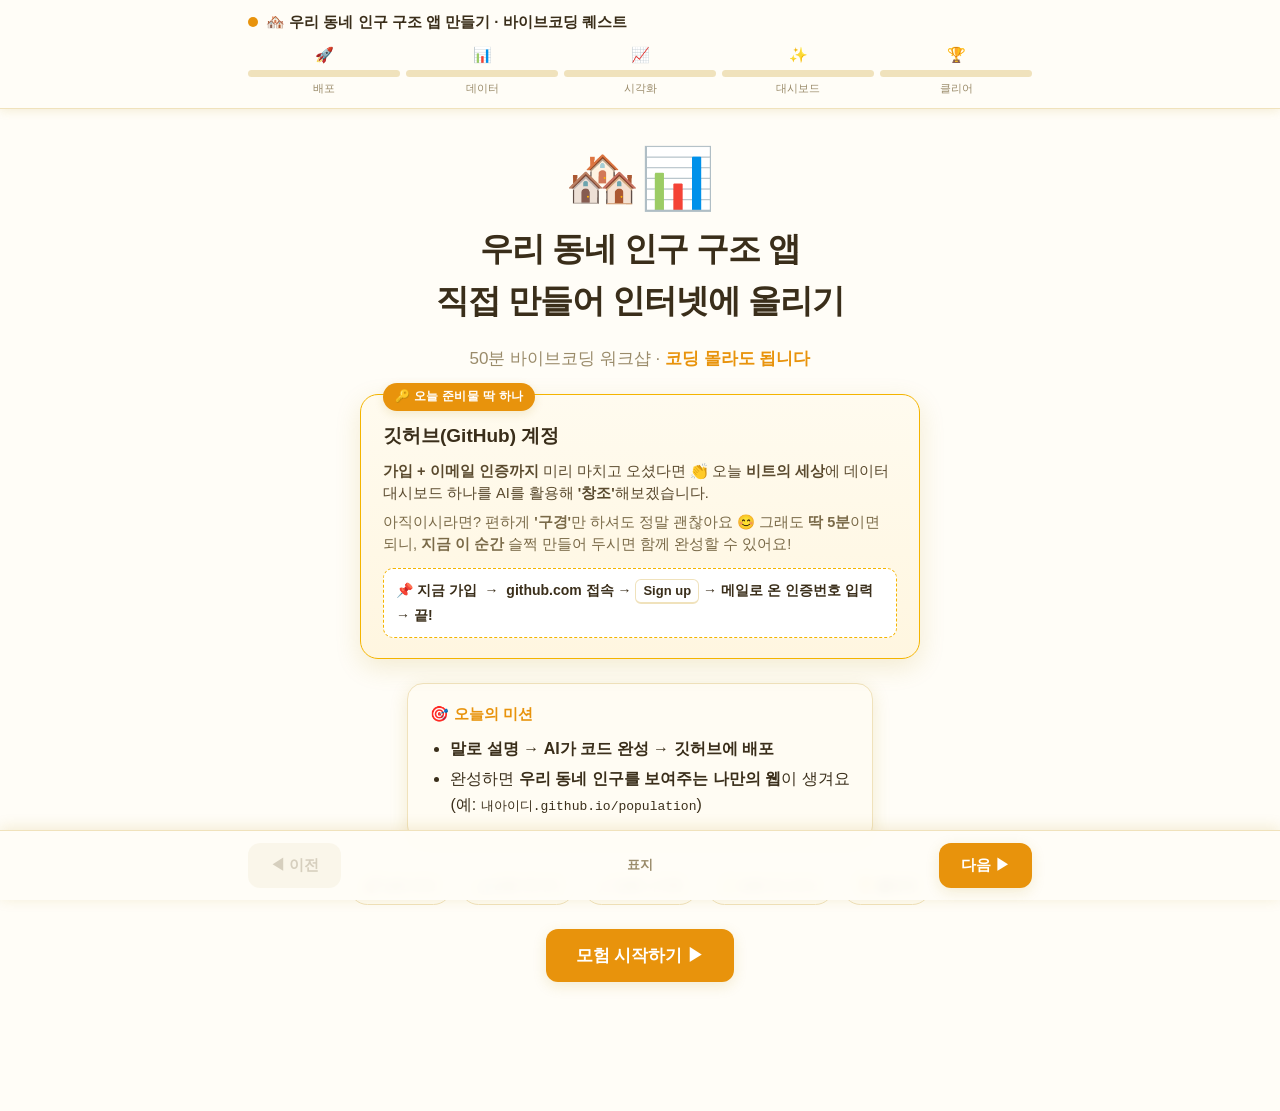
==== index.html @ 0be874b1 "main은 선택값이라 복사 대상에서 제외" ====
<!DOCTYPE html>
<html lang="ko">
<head>
<meta charset="UTF-8">
<meta name="viewport" content="width=device-width, initial-scale=1.0">
<title>우리 동네 인구 구조 앱 만들기 · 바이브코딩 퀘스트</title>
<style>
  :root{
    --gold:#F4B400; --accent:#E8930C; --accent-soft:#FFF0D0;
    --bg:#FFFDF7; --card:#FFF6E0; --card2:#FFFCF3;
    --ink:#3A2E1A; --muted:#9A8B6A; --line:#F0E2BC;
    --code-bg:#2B2721; --code-ink:#F5ECD5;
    --ok:#2E9E5B; --ok-soft:#ECF8F0; --ok-line:#BFE6CC;
    --tip:#C98A12; --tip-soft:#FFF4DA; --tip-line:#FBE3AC;
    --think:#3E7BE0; --think-soft:#EDF3FF; --think-line:#CFE0FB;
    --shadow:rgba(180,140,20,.16);
  }
  *{box-sizing:border-box;}
  body{margin:0; background:var(--bg); color:var(--ink);
    font-family:-apple-system,BlinkMacSystemFont,"Apple SD Gothic Neo","Malgun Gothic","Segoe UI",Roboto,sans-serif;
    line-height:1.6; -webkit-font-smoothing:antialiased;}
  header{position:sticky; top:0; z-index:20; background:#FFFDF7ee; backdrop-filter:blur(6px);
    border-bottom:1px solid var(--line); box-shadow:0 1px 10px var(--shadow);}
  .bar{max-width:820px; margin:0 auto; padding:10px 18px;}
  .brand{display:flex; align-items:center; gap:8px; font-weight:800; font-size:15px;}
  .brand .dot{width:10px;height:10px;border-radius:50%;background:var(--accent);transition:.3s;}
  .stepper{display:flex; gap:6px; margin-top:9px;}
  .step{flex:1; display:flex; flex-direction:column; align-items:center; gap:3px;
    font-size:11px; color:var(--muted); cursor:pointer; user-select:none;}
  .step .pill{width:100%; height:7px; border-radius:99px; background:var(--line); transition:.3s;}
  .step.done .pill{background:var(--gold);}
  .step.active .pill{background:var(--accent);}
  .step.active{color:var(--accent); font-weight:800;}
  .step .em{font-size:15px;}
  main{max-width:820px; margin:0 auto; padding:26px 18px 130px;}
  .page{display:none; animation:in .35s ease;}
  .page.show{display:block;}
  @keyframes in{from{opacity:0; transform:translateY(10px);} to{opacity:1; transform:none;}}
  .lvtag{display:inline-flex; align-items:center; gap:8px; font-weight:800; font-size:13px;
    color:#fff; background:var(--accent); padding:5px 13px; border-radius:99px; letter-spacing:.3px;
    box-shadow:0 3px 10px var(--shadow);}
  .mins{margin-left:8px; font-size:12px; color:var(--muted); font-weight:700;}
  h1.title{font-size:30px; margin:14px 0 4px; letter-spacing:-.02em; position:relative;}
  h1.title::after{content:""; display:block; width:64px; height:4px; border-radius:999px; margin-top:9px;
    background:linear-gradient(90deg,var(--gold),var(--accent));}
  .lead{color:#6B5836; font-size:16px; margin:16px 0 18px;}
  .power{background:var(--accent-soft); border:1px solid color-mix(in srgb, var(--accent) 30%, #fff);
    border-left:5px solid var(--accent); border-radius:12px; padding:12px 16px; margin:0 0 22px;
    font-weight:700; color:var(--ink);}
  .power small{display:block; font-weight:800; color:var(--accent); font-size:12px; letter-spacing:.5px; margin-bottom:2px;}
  ol.steps{list-style:none; counter-reset:s; padding:0; margin:0 0 8px;}
  ol.steps>li{counter-increment:s; position:relative; padding:4px 0 16px 44px; margin:0 0 0 15px;
    border-left:2px dashed var(--line);}
  ol.steps>li:last-child{border-left:2px solid transparent;}
  ol.steps>li::before{content:counter(s); position:absolute; left:-15px; top:0;
    width:30px;height:30px;border-radius:50%; background:var(--accent); color:#fff;
    font-weight:800; font-size:14px; display:flex; align-items:center; justify-content:center;
    box-shadow:0 2px 8px var(--shadow);}
  ol.steps b{color:var(--ink);}
  .kbd{display:inline-block; background:#fff; border:1px solid var(--line); border-bottom-width:2px;
    border-radius:6px; padding:1px 7px; font-size:13px; font-weight:700; font-family:inherit; color:var(--ink);}
  .kbd.cp{cursor:pointer; user-select:all;}
  .kbd.cp::after{content:"⧉"; font-size:11px; margin-left:5px; opacity:.45;}
  .kbd.cp:hover{background:var(--accent-soft); border-color:var(--accent); color:var(--accent);}
  .kbd.cp.done{background:var(--ok-soft); border-color:var(--ok-line); color:var(--ok);}
  .kbd.cp.done::after{content:"복사됨 ✓"; font-size:10.5px; font-weight:800; opacity:1;}
  .path{background:var(--accent-soft); color:var(--accent); font-weight:800; padding:1px 7px; border-radius:6px; font-size:13.5px;}
  .tabs{display:flex; gap:8px; margin:6px 0 14px; flex-wrap:wrap;}
  .tab{border:1px solid var(--line); background:#fff; color:var(--muted); font-weight:700;
    padding:9px 16px; border-radius:99px; cursor:pointer; font-size:14px; font-family:inherit; transition:.15s;}
  .tab.active{background:var(--accent); color:#fff; border-color:var(--accent); box-shadow:0 3px 10px var(--shadow);}
  .pane[hidden]{display:none;}
  .cbox{border:1px solid var(--line); border-radius:14px; overflow:hidden; margin:0 0 14px;
    background:var(--card2); box-shadow:0 1px 4px var(--shadow);}
  .cbox-head{display:flex; align-items:center; justify-content:space-between;
    padding:9px 14px; background:var(--card); border-bottom:1px solid var(--line);}
  .cbox-label{font-weight:800; font-size:13px; color:var(--ink);}
  .copy{border:none; background:var(--accent); color:#fff; font-weight:800; font-size:13px;
    padding:7px 15px; border-radius:8px; cursor:pointer; font-family:inherit; transition:.15s; white-space:nowrap;}
  .copy:hover{filter:brightness(1.07);}
  .copy.done{background:var(--ok);}
  textarea.code, textarea.prompt, input.urlbox{width:100%; border:none; resize:none; display:block;
    font-family:"SF Mono",ui-monospace,Menlo,Consolas,monospace;}
  textarea.code{background:var(--code-bg); color:var(--code-ink); padding:14px; font-size:12.5px; line-height:1.55; height:300px;}
  textarea.prompt{background:#fffdf5; color:#3A2E1A; padding:14px; font-size:13.5px; line-height:1.6; height:210px;}
  input.urlbox{background:var(--code-bg); color:#FDD98A; padding:13px 14px; font-size:12.5px; font-weight:600;}
  .hl{color:var(--accent); font-weight:800;}
  .box{border-radius:12px; padding:13px 16px; margin:16px 0; font-size:14.5px;}
  .box>b:first-child{display:block; margin-bottom:2px;}
  .check{background:var(--ok-soft); border:1px solid var(--ok-line);} .check b{color:var(--ok);}
  .tipbox{background:var(--tip-soft); border:1px solid var(--tip-line);} .tipbox b{color:#B45309;}
  .think{background:var(--think-soft); border:1px solid var(--think-line);} .think b{color:var(--think);}
  .dare{background:linear-gradient(180deg,#FFFBEF,var(--card2)); border:1.5px solid var(--gold);} .dare b{color:var(--accent);}
  .cover{text-align:center; padding-top:14px;}
  .cover .emoji{font-size:60px; line-height:1;}
  .cover h1{font-size:33px; margin:14px 0 6px; letter-spacing:-.03em;}
  .cover .sub{color:var(--muted); font-size:17px; margin-bottom:22px;}
  .cover .sub b{color:var(--accent);}
  .prereq{max-width:560px; margin:0 auto 24px; text-align:left;
    background:linear-gradient(180deg,#FFFBEF,var(--card));
    border:1.5px solid var(--gold); border-radius:18px; padding:20px 22px;
    box-shadow:0 8px 26px var(--shadow); position:relative;}
  .prereq .pr-badge{position:absolute; top:-12px; left:22px; background:var(--accent); color:#fff;
    font-size:12px; font-weight:800; padding:4px 12px; border-radius:99px; letter-spacing:.3px; box-shadow:0 3px 10px var(--shadow);}
  .prereq h3{margin:6px 0 8px; font-size:19px;}
  .prereq p{margin:6px 0; font-size:14.5px; color:#5A4A2E; line-height:1.55;}
  .prereq .pr-soft{color:#7A6A48;}
  .prereq .pr-how{margin-top:12px; background:#fff; border:1px dashed var(--gold); border-radius:10px;
    padding:10px 12px; font-size:14px; font-weight:700; color:var(--ink);}
  .mission{display:inline-block; text-align:left; background:var(--card2); border:1px solid var(--line);
    border-radius:16px; padding:18px 22px; box-shadow:0 4px 18px var(--shadow); margin-bottom:20px;}
  .mission h3{margin:0 0 10px; font-size:15px; color:var(--accent);}
  .mission ul{margin:0; padding-left:20px;} .mission li{margin:5px 0;}
  .route{display:flex; flex-wrap:wrap; gap:8px; justify-content:center; margin:6px 0 24px;}
  .route .r{background:var(--card2);border:1px solid var(--line);border-radius:99px;padding:7px 14px;font-size:13px;font-weight:700;}
  .route .r em{font-style:normal; color:var(--muted);}
  .nav{position:fixed; left:0; right:0; bottom:0; z-index:20; background:#FFFDF7f2; backdrop-filter:blur(6px);
    border-top:1px solid var(--line); box-shadow:0 -2px 14px var(--shadow);}
  .nav-in{max-width:820px; margin:0 auto; padding:12px 18px; display:flex; align-items:center; gap:12px;}
  .nav .now{flex:1; text-align:center; font-weight:800; color:var(--muted); font-size:13px;}
  .btn{border:none; border-radius:12px; padding:13px 22px; font-weight:800; font-size:15px; cursor:pointer; font-family:inherit; transition:.15s;}
  .btn.prev{background:#F3ECD8; color:var(--muted);}
  .btn.next{background:var(--accent); color:#fff; box-shadow:0 4px 14px var(--shadow);}
  .btn.next:hover{filter:brightness(1.06);}
  .btn:disabled{opacity:.4; cursor:default; box-shadow:none;}
  .btn.big{font-size:17px; padding:15px 30px;}
  #toast{position:fixed; left:50%; top:14px; transform:translateX(-50%); z-index:50; display:none; pointer-events:none;}
  #toast.go{display:block;}
  #toast .card{background:var(--accent); color:#fff; padding:9px 18px; border-radius:99px; white-space:nowrap;
    font-size:14px; font-weight:800; box-shadow:0 6px 18px rgba(120,80,10,.26); animation:lvup 1.6s ease forwards;}
  @keyframes lvup{0%{opacity:0; transform:translateY(-10px);}
    14%{opacity:1; transform:none;} 78%{opacity:1; transform:none;} 100%{opacity:0; transform:translateY(-6px);}}
  @media (max-width:520px){
    h1.title{font-size:25px;} .cover h1{font-size:26px;}
    .step .lbl{display:none;} .btn{padding:12px 16px; font-size:14px;}
  }
</style>
</head>
<body>

<header>
  <div class="bar">
    <div class="brand"><span class="dot"></span> 🏘️ 우리 동네 인구 구조 앱 만들기 · 바이브코딩 퀘스트</div>
    <div class="stepper" id="stepper">
      <div class="step" data-go="1"><span class="em">🚀</span><span class="pill"></span><span class="lbl">배포</span></div>
      <div class="step" data-go="2"><span class="em">📊</span><span class="pill"></span><span class="lbl">데이터</span></div>
      <div class="step" data-go="3"><span class="em">📈</span><span class="pill"></span><span class="lbl">시각화</span></div>
      <div class="step" data-go="4"><span class="em">✨</span><span class="pill"></span><span class="lbl">대시보드</span></div>
      <div class="step" data-go="5"><span class="em">🏆</span><span class="pill"></span><span class="lbl">클리어</span></div>
    </div>
  </div>
</header>

<main>

<!-- ═══ 표지 ═══ -->
<section class="page show cover" id="p0">
  <div class="emoji">🏘️📊</div>
  <h1>우리 동네 인구 구조 앱<br>직접 만들어 인터넷에 올리기</h1>
  <p class="sub">50분 바이브코딩 워크샵 · <b>코딩 몰라도 됩니다</b></p>

  <div class="prereq">
    <span class="pr-badge">🔑 오늘 준비물 딱 하나</span>
    <h3>깃허브(GitHub) 계정</h3>
    <p><b>가입 + 이메일 인증까지</b> 미리 마치고 오셨다면 👏 오늘 <b>비트의 세상</b>에 데이터 대시보드 하나를 AI를 활용해 <b>'창조'</b>해보겠습니다.</p>
    <p class="pr-soft">아직이시라면? 편하게 <b>'구경'</b>만 하셔도 정말 괜찮아요 😊 그래도 <b>딱 5분</b>이면 되니, <b>지금 이 순간</b> 슬쩍 만들어 두시면 함께 완성할 수 있어요!</p>
    <div class="pr-how">📌 지금 가입 &nbsp;→&nbsp; <b>github.com</b> 접속 → <span class="kbd">Sign up</span> → 메일로 온 인증번호 입력 → 끝!</div>
  </div>

  <div class="mission">
    <h3>🎯 오늘의 미션</h3>
    <ul>
      <li><b>말로 설명 → AI가 코드 완성 → 깃허브에 배포</b></li>
      <li>완성하면 <b>우리 동네 인구를 보여주는 나만의 웹</b>이 생겨요<br>(예: <code>내아이디.github.io/population</code>)</li>
    </ul>
  </div>

  <div class="route">
    <span class="r">🚀 LV1 <em>배포</em></span>
    <span class="r">📊 LV2 <em>데이터</em></span>
    <span class="r">📈 LV3 <em>시각화</em></span>
    <span class="r">✨ LV4 <em>대시보드</em></span>
    <span class="r">🏆 클리어</span>
  </div>

  <button class="btn next big" onclick="go(1)">모험 시작하기 ▶</button>
</section>

<!-- ═══ LEVEL 1 : 배포 ═══ -->
<section class="page" id="p1">
  <span class="lvtag">🚀 LEVEL 1 · 배포</span><span class="mins">⏱ 약 12분</span>
  <h1 class="title">인터넷에 내 주소를 만든다</h1>
  <p class="lead">아직 데이터도 그래프도 없어요. 먼저 <b>빈 앱을 인터넷에 올려</b> 내 주소부터 확보합니다. 배포는 오늘 딱 한 번만!</p>
  <div class="power"><small>이 레벨에서 얻는 능력</small>🌐 세상 누구나 접속할 수 있는 <b>나만의 웹사이트 주소</b></div>

  <ol class="steps">
    <li><a href="https://github.com" target="_blank" rel="noopener" style="color:var(--accent);font-weight:800;text-decoration:underline">github.com</a> 접속·로그인 → 오른쪽 위 <span class="kbd">+</span> ▸ <span class="path">New repository</span></li>
    <li>이름에 <span class="kbd cp" title="클릭하면 복사돼요">population</span> 입력 · <b>Public</b> 선택 · <b>Add a README file</b> 체크 ▸ <span class="path">Create repository</span></li>
    <li><span class="path">Add file</span> ▸ <span class="path">Create new file</span> ▸ 파일 이름을 <span class="kbd cp" title="클릭하면 복사돼요">index.html</span> 로</li>
    <li>아래 코드를 <b>복사</b>해서 붙여넣기 👇</li>
  </ol>

  <div class="cbox">
    <div class="cbox-head"><span class="cbox-label">📄 index.html (첫 배포용)</span><button class="copy">복사</button></div>
    <textarea class="code" readonly rows="10">&lt;!DOCTYPE html&gt;
&lt;html lang="ko"&gt;
&lt;head&gt;
  &lt;meta charset="UTF-8"&gt;
  &lt;title&gt;우리 동네 인구 구조&lt;/title&gt;
&lt;/head&gt;
&lt;body&gt;
  &lt;h1&gt;🏘️ 우리 동네 인구 구조&lt;/h1&gt;
  &lt;p&gt;곧 우리 동네 인구 데이터가 여기에 나타납니다! (레벨 2에서 만들어요)&lt;/p&gt;
&lt;/body&gt;
&lt;/html&gt;</textarea>
  </div>

  <ol class="steps" start="5" style="counter-reset:s 4;">
    <li>초록색 <span class="path">Commit changes</span> 버튼 클릭</li>
    <li><span class="path">Settings</span> ▸ 왼쪽 <span class="path">Pages</span> ▸ Branch를 <span class="kbd">main</span> 으로 ▸ <span class="path">Save</span></li>
    <li>1~2분 뒤, 위쪽에 뜬 <b>내 주소</b>(<code>내아이디.github.io/population</code>)를 새 탭에서 열기</li>
  </ol>

  <div class="box check"><b>✅ 이렇게 되면 성공!</b>
    화면에 <b>"🏘️ 우리 동네 인구 구조"</b> 글자가 <b>인터넷 주소</b>로 보이면 배포 성공. 아직 밋밋해도 정상이에요.</div>
  <div class="box tipbox"><b>💡 팁 · 반영에 시간이 걸려요</b>
    <b>첫 배포</b>는 1~2분(가끔 더) 걸릴 수 있어요. 안 뜨면 잠깐 기다렸다 새로고침!<br>
    이후 <b>수정</b>은 보통 수십 초 안에 반영됩니다. 그래도 안 바뀌면 <span class="kbd">Ctrl</span>+<span class="kbd">Shift</span>+<span class="kbd">R</span>(강력 새로고침). 배포는 지금 딱 한 번, 다음부터는 <b>index.html만 고쳐 Commit</b>하면 같은 주소에 자동 반영돼요.</div>
</section>

<!-- ═══ LEVEL 2 : 데이터 ═══ -->
<section class="page" id="p2">
  <span class="lvtag">📊 LEVEL 2 · 데이터</span><span class="mins">⏱ 약 12분</span>
  <h1 class="title">우리 동네 인구 데이터를 불러온다</h1>
  <p class="lead">깃허브에 올라가 있는 <b>전국 인구 데이터(CSV) 주소</b>를 AI에게 건네주면, 그 데이터를 불러와 지역별로 보여주는 <b>코드가 알아서 완성</b>됩니다.</p>
  <div class="power"><small>이 레벨에서 얻는 능력</small>📊 깃허브에 저장된 <b>공공데이터(CSV)</b>를 내 앱으로 불러오기</div>

  <div class="tabs" data-tabs>
    <button class="tab active" data-t="code">📋 완성 코드로 · 다 함께</button>
    <button class="tab" data-t="ai">🤖 AI로 직접 · 도전</button>
  </div>

  <div class="pane" data-p="ai" hidden>
    <ol class="steps">
      <li>아래 데이터 주소를 <b>새 탭에서 열어보세요</b>. <span class="hl">진짜 인구 CSV가 보여요!</span> (복사는 안 해도 돼요 — 다음 프롬프트에 이미 들어 있어요) 👇</li>
    </ol>
    <div class="cbox">
      <div class="cbox-head"><span class="cbox-label">🔗 인구 데이터 주소 (그대로 복사)</span><button class="copy">복사</button></div>
      <input class="urlbox" readonly value="https://raw.githubusercontent.com/greatsong/modudata/main/data/population_latest.csv">
    </div>
    <ol class="steps" start="2" style="counter-reset:s 1;">
      <li>아래 <b>프롬프트를 그대로 복사</b>해 AI(클로드·챗지피티)에 붙여넣고 <b>전송</b>하세요 👇 <span class="hl">데이터 주소가 이미 들어 있어요!</span></li>
    </ol>
    <div class="cbox">
      <div class="cbox-head"><span class="cbox-label">🤖 AI 프롬프트 (주소 포함 · 그대로 복사)</span><button class="copy">복사</button></div>
      <textarea class="prompt" readonly style="height:240px">아래 주소의 CSV는 우리나라 행정구역별·연령별·성별 인구 데이터야.
https://raw.githubusercontent.com/greatsong/modudata/main/data/population_latest.csv

이 데이터를 불러와서, 지역을 검색·선택하면 그 지역의 총인구와 남/여 인구를 보여주는 웹페이지를 index.html 파일 하나로 만들어줘. 설명은 짧게, 전체 코드를 코드블록으로 한 번에 줘.

■ CSV 형식 (행정안전부 원본 그대로 — 다루기 까다로우니 잘 파싱해줘)
- 인코딩은 cp949(euc-kr). fetch 후 arrayBuffer로 받아 TextDecoder('euc-kr')로 디코딩해야 한글이 안 깨져.
- 모든 칸이 큰따옴표로 감싸여 있고 숫자에 천단위 콤마가 있어(예: "9,289,813"). 값 안에 콤마가 있으니 단순 split(',') 말고 따옴표를 고려해 파싱해줘.
- 첫 칸 행정구역은 이름 뒤에 코드가 괄호로 붙어("서울특별시 종로구 (1111000000)") — 코드는 떼고 이름만 쓰게 해줘.
- 나이 열 이름은 "YYYY년MM월_계_0세", "…_남_0세", "…_여_0세" 식이야(계/남/여 × 0~100세이상). 남녀 인구는 _남_ / _여_ 열만 쓰고 _계_ 는 무시해(안 그러면 두 배가 됨). 총인구수·연령구간인구수 같은 집계 열도 있으니 나이 열(_숫자세)만 골라 합산해줘.
- 한 줄이 한 지역. 지역명으로 찾게 해줘. 지역이 3,900여 개니 datalist로 검색되게.

■ 규칙
- 외부 라이브러리 없이 순수 HTML + JavaScript 한 파일. fetch로 직접 불러와 파싱.
- 숫자에 천단위 콤마 표시.

</textarea>
    </div>
    <ol class="steps" start="3" style="counter-reset:s 2;">
      <li>AI가 준 <b>index.html 코드 전체를 복사</b> → 깃허브 <span class="kbd cp" title="클릭하면 복사돼요">index.html</span> 편집(연필 ✏️) → <b>기존 내용 다 지우고</b> 붙여넣기 → <span class="path">Commit changes</span></li>
      <li>내 주소 탭으로 가서 <b>새로고침</b>(<span class="kbd">F5</span>)</li>
    </ol>
  </div>

  <div class="pane" data-p="code">
    <p class="lead" style="font-size:14.5px">AI 없이 바로 쓰는 완성본입니다. 그대로 붙여넣어도 되고, <b>2번째 줄 기본지역만</b> 우리 동네로 바꿔도 돼요. 깃허브 <code>index.html</code>에 통째로 붙여넣으세요.</p>
    <div class="cbox">
      <div class="cbox-head"><span class="cbox-label">📄 완성 코드 · 데이터만 (기본지역만 수정 가능)</span><button class="copy">복사</button></div>
      <textarea class="code" readonly>&lt;!DOCTYPE html&gt;
&lt;html lang="ko"&gt;
&lt;head&gt;
&lt;meta charset="UTF-8"&gt;
&lt;meta name="viewport" content="width=device-width, initial-scale=1.0"&gt;
&lt;title&gt;우리 동네 인구&lt;/title&gt;
&lt;/head&gt;
&lt;body&gt;
  &lt;h1&gt;우리 동네 인구&lt;/h1&gt;
  &lt;input id="q" list="regions" placeholder="동네 이름 입력 (예: 서울특별시 종로구)" style="width:100%;max-width:360px;padding:8px;font-size:16px;"&gt;
  &lt;datalist id="regions"&gt;&lt;/datalist&gt;
  &lt;div id="app"&gt;데이터 불러오는 중…&lt;/div&gt;

&lt;script&gt;
const 기본지역 = "서울특별시 종로구"; // ← 보고 싶은 지역으로 바꿔도 돼요
const DATA_URL = "https://raw.githubusercontent.com/greatsong/modudata/main/data/population_latest.csv";

let HEADER = [], INDEX = {};
const num = s =&gt; parseInt(String(s).replace(/[^0-9-]/g,''),10) || 0;   // 따옴표·천단위 쉼표 제거
// 따옴표로 감싼 CSV 한 줄 파싱 (값 안에 쉼표가 있어 단순 split 불가)
function parseCSV(line){const o=[];let c='',q=false;for(let i=0;i&lt;line.length;i++){const ch=line[i];if(ch==='"'){if(q&amp;&amp;line[i+1]==='"'){c+='"';i++;}else q=!q;}else if(ch===','&amp;&amp;!q){o.push(c);c='';}else c+=ch;}o.push(c);return o;}
const cleanName = s =&gt; s.replace(/\s*\(\d+\)\s*$/,'').replace(/\s+/g,' ').trim();  // "서울…종로구 (1111…)" → "서울…종로구"

// 한 지역의 남/여/총 인구 합계
function sums(cells){
  let male=0, female=0;
  for(let i=1;i&lt;HEADER.length;i++){
    if(!/_(\d+)세/.test(HEADER[i])) continue;   // 나이 열만(총인구수·연령구간 제외)
    const v = num(cells[i]);
    if(HEADER[i].includes('_남_')) male+=v;
    else if(HEADER[i].includes('_여_')) female+=v;   // _계_ 무시
  }
  return { male, female, total: male+female };
}

function show(name){
  const cells = INDEX[name];
  if(!cells){ document.getElementById('app').textContent = '그 지역을 못 찾았어요. 목록에서 골라보세요.'; return; }
  const {male,female,total} = sums(cells);
  document.getElementById('app').innerHTML =
    `&lt;h2&gt;${name}&lt;/h2&gt;
     &lt;p&gt;총인구: &lt;b&gt;${total.toLocaleString()}&lt;/b&gt;명&lt;/p&gt;
     &lt;p&gt;남자 ${male.toLocaleString()}명 · 여자 ${female.toLocaleString()}명&lt;/p&gt;`;
}

(async ()=&gt;{
  const buf = await (await fetch(DATA_URL)).arrayBuffer();
  const text = new TextDecoder('euc-kr').decode(buf);   // 행안부 원본은 cp949 인코딩
  const lines = text.trim().split(/\r?\n/);
  HEADER = parseCSV(lines[0]);                // 첫 줄은 열 이름
  const dl = document.getElementById('regions');
  lines.slice(1).forEach(line=&gt;{
    const cells = parseCSV(line); const name = cleanName(cells[0]);
    INDEX[name] = cells;                      // 지역명으로 찾을 수 있게 저장
    const o = document.createElement('option'); o.value = name; dl.appendChild(o);
  });
  const q = document.getElementById('q');
  q.value = 기본지역;
  q.addEventListener('input', ()=&gt;{ if(INDEX[q.value]) show(q.value); });
  show(기본지역);
})().catch(e=&gt;document.getElementById('app').textContent = '⚠️ ' + e.message);
&lt;/script&gt;
&lt;/body&gt;
&lt;/html&gt;</textarea>
    </div>
  </div>

  <div class="box dare"><b>⭐ 다 됐으면 — 딱 하나만 바꿔보기</b>
    ① 완성 코드 <b>2번째 줄 <code>기본지역</code></b>을 우리 학교 동네로 바꿔 보세요.<br>
    ② <b>도전(여유되면)</b>: 위 <span class="path">🤖 AI로 직접</span> 탭을 열어 AI에게 딱 하나만 — <b>"없는 지역을 넣으면 안내 문구를 띄워줘"</b><br>
    🚧 <b>여기까지만!</b> 더 하고 싶은 건 마무리 후 자유시간에.</div>
  <div class="box check"><b>✅ 이렇게 되면 성공!</b>
    검색창에 지역을 입력(예: <b>서울특별시 종로구</b>)하면 <b>총인구·남자·여자 수</b>가 나타납니다. <b>다 됐으면 손 들어 알려주세요 🙋</b></div>
  <div class="box tipbox"><b>💡 왜 신기하냐면</b>
    이건 <b>전국 3,900여 개 모든 동네</b>의 진짜 인구예요. 우리 동네, 내 고향, 근무하는 학교 동네까지 다 찾아볼 수 있어요!</div>
</section>

<!-- ═══ LEVEL 3 : 시각화 ═══ -->
<section class="page" id="p3">
  <span class="lvtag">📈 LEVEL 3 · 시각화</span><span class="mins">⏱ 약 10분</span>
  <h1 class="title">숫자를 '한눈에 보이는' 그래프로</h1>
  <p class="lead">표 속 숫자만으론 감이 안 오죠. <b>인구 피라미드</b>로 남녀·연령 구조를 한눈에 보이게 만듭니다.</p>
  <div class="power"><small>이 레벨에서 얻는 능력</small>📈 데이터를 <b>그래프로 시각화</b>하기</div>

  <div class="tabs" data-tabs>
    <button class="tab active" data-t="code">📋 완성 코드로 · 다 함께</button>
    <button class="tab" data-t="ai">🤖 AI로 직접 · 도전</button>
  </div>

  <div class="pane" data-p="ai" hidden>
    <ol class="steps">
      <li><b>레벨 2에서 대화하던 그 AI 창</b>에 아래 프롬프트를 이어서 보내기 👇</li>
    </ol>
    <div class="cbox">
      <div class="cbox-head"><span class="cbox-label">🤖 AI 프롬프트 (이어서 대화)</span><button class="copy">복사</button></div>
      <textarea class="prompt" readonly style="height:180px">방금 만든 인구 페이지에 "인구 피라미드"를 추가해줘. 전체 index.html 코드를 다시 통째로 줘.

- 차트는 Plotly(플롯리)로 깔끔하게 그려줘. &lt;head&gt;에 &lt;script src="https://cdn.plot.ly/plotly-2.35.2.min.js"&gt;&lt;/script&gt; 를 넣고.
- 나이 1세 단위(0~100세), 남자는 왼쪽(음수 값)·여자는 오른쪽 가로 막대(barmode: 'relative'). 남/여 색 다르게, 범례 표시.
- x축 눈금은 절댓값으로 보이게(음수 라벨 숨김), 배경은 투명(paper_bgcolor·plot_bgcolor를 'rgba(0,0,0,0)'), 툴바는 숨김(displayModeBar:false, responsive:true).</textarea>
    </div>
    <ol class="steps" start="2" style="counter-reset:s 1;">
      <li>새 코드를 깃허브 <span class="kbd cp" title="클릭하면 복사돼요">index.html</span>에 <b>통째로 교체</b> → <span class="path">Commit</span> → <b>새로고침</b></li>
    </ol>
  </div>

  <div class="pane" data-p="code">
    <div class="cbox">
      <div class="cbox-head"><span class="cbox-label">📄 완성 코드 · 인구 피라미드</span><button class="copy">복사</button></div>
      <textarea class="code" readonly>&lt;!DOCTYPE html&gt;
&lt;html lang="ko"&gt;
&lt;head&gt;
&lt;meta charset="UTF-8"&gt;
&lt;meta name="viewport" content="width=device-width, initial-scale=1.0"&gt;
&lt;title&gt;우리 동네 인구 피라미드&lt;/title&gt;
&lt;script src="https://cdn.plot.ly/plotly-2.35.2.min.js" charset="utf-8"&gt;&lt;/script&gt;
&lt;style&gt;
  body{font-family:-apple-system,BlinkMacSystemFont,"Malgun Gothic",sans-serif;
       max-width:560px;margin:0 auto;padding:20px;color:#222;}
  h1{font-size:20px;}
  input{width:100%;font-size:16px;padding:9px;border:1px solid #ddd;border-radius:8px;margin-bottom:12px;}
  #sub{font-size:15px;margin-bottom:6px;} #sub b{font-size:17px;}
  #py{width:100%;}
&lt;/style&gt;
&lt;/head&gt;
&lt;body&gt;
  &lt;h1&gt;🏘️ 우리 동네 인구 피라미드&lt;/h1&gt;
  &lt;input id="q" list="regions" placeholder="동네 이름 입력 (예: 서울특별시 종로구)"&gt;
  &lt;datalist id="regions"&gt;&lt;/datalist&gt;
  &lt;div id="sub"&gt;데이터 불러오는 중…&lt;/div&gt;
  &lt;div id="py"&gt;&lt;/div&gt;

&lt;script&gt;
const 기본지역 = "서울특별시 종로구"; // ← 보고 싶은 지역으로 바꿔도 돼요
const DATA_URL = "https://raw.githubusercontent.com/greatsong/modudata/main/data/population_latest.csv";

let HEADER = [], INDEX = {};
const num = s =&gt; parseInt(String(s).replace(/[^0-9-]/g,''),10) || 0;   // 따옴표·천단위 쉼표 제거
// 따옴표로 감싼 CSV 한 줄 파싱 (값 안에 쉼표가 있어 단순 split 불가)
function parseCSV(line){const o=[];let c='',q=false;for(let i=0;i&lt;line.length;i++){const ch=line[i];if(ch==='"'){if(q&amp;&amp;line[i+1]==='"'){c+='"';i++;}else q=!q;}else if(ch===','&amp;&amp;!q){o.push(c);c='';}else c+=ch;}o.push(c);return o;}
const cleanName = s =&gt; s.replace(/\s*\(\d+\)\s*$/,'').replace(/\s+/g,' ').trim();  // "서울…종로구 (1111…)" → "서울…종로구"

// 연령별(0~100세) 남/여 인구
function ageBySex(cells){
  const m = new Array(101).fill(0), f = new Array(101).fill(0);
  for(let i=1;i&lt;HEADER.length;i++){
    const mm = HEADER[i].match(/_(\d+)세/); if(!mm) continue;   // 총인구수·연령구간 열은 건너뜀
    const a = Math.min(100, +mm[1]);
    if(HEADER[i].includes('_남_')) m[a]+=num(cells[i]);
    else if(HEADER[i].includes('_여_')) f[a]+=num(cells[i]);    // _계_ 열은 무시(남+여만)
  }
  return { m, f };
}

// Plotly 인구 피라미드 (1세 단위)
function drawPyramid(m, f){
  const ages=Array.from({length:101},(_,i)=&gt;i);   // 0~100세(100+) 1세 단위
  const mx=Math.max(...m,...f,1);
  const step=Math.max(500, Math.ceil(mx/4/500)*500), lim=Math.ceil(mx/step)*step;
  const tv=[]; for(let v=-lim; v&lt;=lim; v+=step) tv.push(v);
  Plotly.react('py',[
    {y:ages,x:m.map(v=&gt;-v),name:'남자',type:'bar',orientation:'h',marker:{color:'#4C8DF6'},
     customdata:m,hovertemplate:'%{y}세 · 남 %{customdata:,}명&lt;extra&gt;&lt;/extra&gt;'},
    {y:ages,x:f,name:'여자',type:'bar',orientation:'h',marker:{color:'#F4789B'},
     hovertemplate:'%{y}세 · 여 %{x:,}명&lt;extra&gt;&lt;/extra&gt;'}
  ],{
    barmode:'relative', bargap:0.15, height:560, margin:{l:46,r:14,t:6,b:28},
    paper_bgcolor:'rgba(0,0,0,0)', plot_bgcolor:'rgba(0,0,0,0)',
    font:{family:'-apple-system,"Malgun Gothic",sans-serif',size:12,color:'#333'},
    legend:{orientation:'h',x:0.5,xanchor:'center',y:1.03},
    xaxis:{tickvals:tv,ticktext:tv.map(v=&gt;Math.abs(v).toLocaleString()),zeroline:true,zerolinecolor:'#ccc',gridcolor:'rgba(0,0,0,.06)',fixedrange:true},
    yaxis:{dtick:10,ticksuffix:'세',range:[-0.6,100.6],fixedrange:true}
  },{displayModeBar:false,responsive:true});
}

function show(name){
  const cells = INDEX[name]; if(!cells) return;
  const {m,f} = ageBySex(cells);
  const total = m.reduce((a,b)=&gt;a+b,0) + f.reduce((a,b)=&gt;a+b,0);
  document.getElementById('sub').innerHTML = `&lt;b&gt;${name}&lt;/b&gt; · 총 ${total.toLocaleString()}명`;
  drawPyramid(m, f);
}

(async ()=&gt;{
  const buf = await (await fetch(DATA_URL)).arrayBuffer();
  const text = new TextDecoder('euc-kr').decode(buf);   // 행안부 원본은 cp949 인코딩
  const lines = text.trim().split(/\r?\n/);
  HEADER = parseCSV(lines[0]);
  const dl = document.getElementById('regions');
  lines.slice(1).forEach(line=&gt;{
    const cells = parseCSV(line); const name = cleanName(cells[0]);
    INDEX[name] = cells;
    const o = document.createElement('option'); o.value = name; dl.appendChild(o);
  });
  const q = document.getElementById('q');
  q.value = 기본지역;
  q.addEventListener('input', ()=&gt;{ if(INDEX[q.value]) show(q.value); });
  show(기본지역);
})().catch(e=&gt;document.getElementById('sub').textContent = '⚠️ ' + e.message);
&lt;/script&gt;
&lt;/body&gt;
&lt;/html&gt;</textarea>
    </div>
  </div>

  <div class="box dare"><b>⭐ 다 됐으면 — 딱 하나만 바꿔보기</b>
    <b>도전(여유되면)</b>: 위 <span class="path">🤖 AI로 직접</span> 탭을 열어 AI에게 딱 하나만 — <b>"막대 색을 바꿔줘"</b> 또는 <b>"나이를 10세 단위로 묶어줘"</b><br>
    🚧 <b>색·묶음 정도만!</b> 준비되면 다음 레벨 ▶</div>
  <div class="box check"><b>✅ 이렇게 되면 성공!</b>
    남자(왼쪽)·여자(오른쪽)가 연령대별로 뻗어나가는 <b>인구 피라미드</b>가 그려집니다. <b>다 됐으면 손 들어 알려주세요 🙋</b></div>
  <div class="box think"><b>🤔 이렇게 해보세요</b>
    검색창에 <b>다른 동네</b>를 넣어 비교해보세요. 신도시와 시골, 피라미드 모양이 완전히 다를 거예요!</div>
</section>

<!-- ═══ LEVEL 4 : 대시보드 ═══ -->
<section class="page" id="p4">
  <span class="lvtag">✨ LEVEL 4 · 대시보드</span><span class="mins">⏱ 약 10분</span>
  <h1 class="title">지표 카드까지 갖춘 '진짜 대시보드'</h1>
  <p class="lead">밝은 톤과 <b>지표 카드(고령화율·유소년 비율 등)</b>를 더해 뉴스에 나올 법한 대시보드로 끌어올립니다. 여기서부터가 진짜 <b>바이브코딩</b>이에요.</p>
  <div class="power"><small>이 레벨에서 얻는 능력</small>✨ 말 한마디로 <b>데이터 대시보드를 디자인</b></div>

  <div class="tabs" data-tabs>
    <button class="tab active" data-t="code">📋 완성 코드로 · 다 함께</button>
    <button class="tab" data-t="ai">🤖 AI로 직접 · 도전</button>
  </div>

  <div class="pane" data-p="ai" hidden>
    <ol class="steps">
      <li>같은 AI 창에 아래 프롬프트를 이어서 보내기 → 코드 교체 → <span class="path">Commit</span> → 새로고침 👇</li>
    </ol>
    <div class="cbox">
      <div class="cbox-head"><span class="cbox-label">🤖 AI 프롬프트 (밝은 대시보드)</span><button class="copy">복사</button></div>
      <textarea class="prompt" readonly style="height:250px">이제 대시보드처럼 밝고 예쁘게 업그레이드해줘. 전체 index.html 코드를 다시 통째로 줘. 기능(지역 검색 + 인구 피라미드)은 그대로 유지.

- 밝은 크림/골드 톤 배경, 둥근 모서리, 부드러운 그림자.
- 상단에 지표 카드 4개: 총인구 / 남·여 / 고령화율(65세 이상 비율) / 유소년(0-14세 비율).
- 인구 피라미드(Plotly)는 그대로 유지하되 배경 투명으로 페이지 톤과 어울리게.
- 맨 위에 테마 전환 버튼 3개(🍞크림 / 🌿민트 / 🍓베리) — CSS 변수로 색만 바꾸는 방식.
- 휴대폰에서도 예쁘게 보이도록 반응형으로.</textarea>
    </div>
    <div class="box tipbox"><b>🎨 진짜 바이브코딩은 여기서부터</b>
      프롬프트에 한 줄씩 더 시켜보세요 — <b>"내 고향을 기본값으로"</b>, <b>"고령화율이 20% 넘으면 빨갛게"</b>, <b>"두 지역을 나란히 비교"</b>. 말하는 대로 바뀝니다.</div>
  </div>

  <div class="pane" data-p="code">
    <div class="cbox">
      <div class="cbox-head"><span class="cbox-label">📄 완성 코드 · 밝은 대시보드 (테마 전환 포함)</span><button class="copy">복사</button></div>
      <textarea class="code" readonly>&lt;!DOCTYPE html&gt;
&lt;html lang="ko"&gt;
&lt;head&gt;
&lt;meta charset="UTF-8"&gt;
&lt;meta name="viewport" content="width=device-width, initial-scale=1.0"&gt;
&lt;title&gt;우리 동네 인구 구조 🏘️&lt;/title&gt;
&lt;script src="https://cdn.plot.ly/plotly-2.35.2.min.js" charset="utf-8"&gt;&lt;/script&gt;
&lt;style&gt;
  :root{
    --bg:#FFFDF7; --card:#FFF6E0; --border:#F0E2BC;
    --accent:#E8930C; --gold:#F4B400; --text:#3A2E1A; --muted:#9A8B6A; --shadow:rgba(180,140,20,.18);
  }
  body[data-theme="mint"]{--bg:#F4FFFB;--card:#E7FBF3;--border:#C7F0E0;--accent:#0EA371;--gold:#34D399;--text:#0F3D2E;--muted:#6FA992;--shadow:rgba(16,185,129,.18);}
  body[data-theme="berry"]{--bg:#FFF7FA;--card:#FFE9F1;--border:#FBD5E5;--accent:#E23C86;--gold:#F9A8D4;--text:#4A1D33;--muted:#B98098;--shadow:rgba(236,72,153,.18);}
  *{box-sizing:border-box;}
  body{margin:0;background:var(--bg);color:var(--text);transition:background .3s;
    font-family:-apple-system,BlinkMacSystemFont,"Apple SD Gothic Neo","Malgun Gothic",sans-serif;}
  .wrap{max-width:600px;margin:0 auto;padding:24px 18px 48px;}
  .themes{display:flex;gap:6px;justify-content:flex-end;margin-bottom:8px;}
  .themes button{border:1px solid var(--border);background:#fff;color:var(--text);border-radius:99px;
    padding:5px 12px;font-size:13px;font-weight:700;cursor:pointer;font-family:inherit;}
  .themes button.on{background:var(--accent);color:#fff;border-color:var(--accent);}
  h1{font-size:1.6rem;font-weight:800;letter-spacing:-.02em;margin:.1rem 0;}
  h1 .a{color:var(--accent);}
  .under{width:60px;height:4px;border-radius:99px;margin:.4rem 0 .6rem;
    background:linear-gradient(90deg,var(--gold),var(--accent));}
  input#q{width:100%;font-size:1rem;padding:.6rem .7rem;border:1px solid var(--border);
    border-radius:.7rem;background:#fff;color:var(--text);margin-bottom:14px;}
  .cards{display:grid;grid-template-columns:repeat(4,1fr);gap:10px;margin-bottom:14px;}
  .card{background:var(--card);border:1px solid var(--border);border-radius:14px;padding:12px;
    box-shadow:0 1px 4px var(--shadow);}
  .card .k{font-size:.74rem;color:var(--muted);font-weight:700;}
  .card .v{font-size:1.15rem;font-weight:800;color:var(--accent);margin-top:2px;}
  #py{width:100%;}
  .foot{color:var(--muted);font-size:.8rem;margin-top:14px;}
  @media(max-width:560px){.cards{grid-template-columns:repeat(2,1fr);}}
&lt;/style&gt;
&lt;/head&gt;
&lt;body&gt;
  &lt;div class="wrap"&gt;
    &lt;div class="themes" id="themes"&gt;
      &lt;button data-th="" class="on"&gt;🍞 크림&lt;/button&gt;
      &lt;button data-th="mint"&gt;🌿 민트&lt;/button&gt;
      &lt;button data-th="berry"&gt;🍓 베리&lt;/button&gt;
    &lt;/div&gt;
    &lt;h1&gt;🏘️ 우리 동네 &lt;span class="a"&gt;인구 구조&lt;/span&gt;&lt;/h1&gt;
    &lt;div class="under"&gt;&lt;/div&gt;
    &lt;input id="q" list="regions" placeholder="동네 이름 입력 (예: 서울특별시 종로구)"&gt;
    &lt;datalist id="regions"&gt;&lt;/datalist&gt;
    &lt;div class="cards" id="cards"&gt;&lt;/div&gt;
    &lt;div id="py"&gt;&lt;/div&gt;
    &lt;p class="foot"&gt;데이터: 행정안전부 주민등록 인구(매월 자동 갱신)&lt;/p&gt;
  &lt;/div&gt;

&lt;script&gt;
const 기본지역 = "서울특별시 종로구"; // ← 보고 싶은 지역으로 바꿔도 돼요
const DATA_URL = "https://raw.githubusercontent.com/greatsong/modudata/main/data/population_latest.csv";

let HEADER = [], INDEX = {};
const num = s =&gt; parseInt(String(s).replace(/[^0-9-]/g,''),10) || 0;   // 따옴표·천단위 쉼표 제거
// 따옴표로 감싼 CSV 한 줄 파싱 (값 안에 쉼표가 있어 단순 split 불가)
function parseCSV(line){const o=[];let c='',q=false;for(let i=0;i&lt;line.length;i++){const ch=line[i];if(ch==='"'){if(q&amp;&amp;line[i+1]==='"'){c+='"';i++;}else q=!q;}else if(ch===','&amp;&amp;!q){o.push(c);c='';}else c+=ch;}o.push(c);return o;}
const cleanName = s =&gt; s.replace(/\s*\(\d+\)\s*$/,'').replace(/\s+/g,' ').trim();  // "서울…종로구 (1111…)" → "서울…종로구"

function ageBySex(cells){
  const m = new Array(101).fill(0), f = new Array(101).fill(0);
  for(let i=1;i&lt;HEADER.length;i++){
    const mm = HEADER[i].match(/_(\d+)세/); if(!mm) continue;   // 총인구수·연령구간 열은 건너뜀
    const a = Math.min(100, +mm[1]);
    if(HEADER[i].includes('_남_')) m[a]+=num(cells[i]);
    else if(HEADER[i].includes('_여_')) f[a]+=num(cells[i]);    // _계_ 열은 무시(남+여만)
  }
  return { m, f };
}
const rsum = (a,lo,hi)=&gt;{ let s=0; for(let i=lo;i&lt;=hi;i++) s+=a[i]; return s; };

function drawPyramid(m, f){
  const ages=Array.from({length:101},(_,i)=&gt;i);   // 0~100세(100+) 1세 단위
  const mx=Math.max(...m,...f,1);
  const step=Math.max(500, Math.ceil(mx/4/500)*500), lim=Math.ceil(mx/step)*step;
  const tv=[]; for(let v=-lim; v&lt;=lim; v+=step) tv.push(v);
  Plotly.react('py',[
    {y:ages,x:m.map(v=&gt;-v),name:'남자',type:'bar',orientation:'h',marker:{color:'#4C8DF6'},
     customdata:m,hovertemplate:'%{y}세 · 남 %{customdata:,}명&lt;extra&gt;&lt;/extra&gt;'},
    {y:ages,x:f,name:'여자',type:'bar',orientation:'h',marker:{color:'#F4789B'},
     hovertemplate:'%{y}세 · 여 %{x:,}명&lt;extra&gt;&lt;/extra&gt;'}
  ],{
    barmode:'relative', bargap:0.15, height:560, margin:{l:46,r:14,t:6,b:28},
    paper_bgcolor:'rgba(0,0,0,0)', plot_bgcolor:'rgba(0,0,0,0)',
    font:{family:'-apple-system,"Malgun Gothic",sans-serif',size:12,color:'#333'},
    legend:{orientation:'h',x:0.5,xanchor:'center',y:1.03},
    xaxis:{tickvals:tv,ticktext:tv.map(v=&gt;Math.abs(v).toLocaleString()),zeroline:true,zerolinecolor:'#ccc',gridcolor:'rgba(0,0,0,.06)',fixedrange:true},
    yaxis:{dtick:10,ticksuffix:'세',range:[-0.6,100.6],fixedrange:true}
  },{displayModeBar:false,responsive:true});
}

function show(name){
  const cells = INDEX[name]; if(!cells) return;
  const {m,f} = ageBySex(cells);
  const mT = rsum(m,0,100), fT = rsum(f,0,100), total = mT+fT;
  const old = rsum(m,65,100)+rsum(f,65,100), young = rsum(m,0,14)+rsum(f,0,14);
  const pct = n =&gt; total ? (n/total*100).toFixed(1)+'%' : '-';
  document.getElementById('cards').innerHTML = `
    &lt;div class="card"&gt;&lt;div class="k"&gt;총인구&lt;/div&gt;&lt;div class="v"&gt;${total.toLocaleString()}&lt;/div&gt;&lt;/div&gt;
    &lt;div class="card"&gt;&lt;div class="k"&gt;남 / 여&lt;/div&gt;&lt;div class="v" style="font-size:.92rem"&gt;${mT.toLocaleString()}&lt;br&gt;${fT.toLocaleString()}&lt;/div&gt;&lt;/div&gt;
    &lt;div class="card"&gt;&lt;div class="k"&gt;고령화율 65+&lt;/div&gt;&lt;div class="v"&gt;${pct(old)}&lt;/div&gt;&lt;/div&gt;
    &lt;div class="card"&gt;&lt;div class="k"&gt;유소년 0-14&lt;/div&gt;&lt;div class="v"&gt;${pct(young)}&lt;/div&gt;&lt;/div&gt;`;
  drawPyramid(m, f);
}

document.getElementById('themes').addEventListener('click', e=&gt;{
  const b = e.target.closest('button'); if(!b) return;
  document.body.dataset.theme = b.dataset.th; localStorage.setItem('pop_theme', b.dataset.th);
  document.querySelectorAll('.themes button').forEach(x=&gt;x.classList.toggle('on', x===b));
});
const st = localStorage.getItem('pop_theme') || '';
document.body.dataset.theme = st;
document.querySelectorAll('.themes button').forEach(x=&gt;x.classList.toggle('on', x.dataset.th===st));

(async ()=&gt;{
  const buf = await (await fetch(DATA_URL)).arrayBuffer();
  const text = new TextDecoder('euc-kr').decode(buf);   // 행안부 원본은 cp949 인코딩
  const lines = text.trim().split(/\r?\n/);
  HEADER = parseCSV(lines[0]);
  const dl = document.getElementById('regions');
  lines.slice(1).forEach(line=&gt;{
    const cells = parseCSV(line); const name = cleanName(cells[0]);
    INDEX[name] = cells;
    const o = document.createElement('option'); o.value = name; dl.appendChild(o);
  });
  const q = document.getElementById('q'); q.value = 기본지역;
  q.addEventListener('input', ()=&gt;{ if(INDEX[q.value]) show(q.value); });
  show(기본지역);
})().catch(e=&gt;document.getElementById('cards').textContent = '⚠️ ' + e.message);
&lt;/script&gt;
&lt;/body&gt;
&lt;/html&gt;</textarea>
    </div>
  </div>

  <div class="box dare"><b>⭐ 다 됐으면 — 딱 하나만 바꿔보기</b>
    <b>도전(여유되면)</b>: 위 <span class="path">🤖 AI로 직접</span> 탭을 열어 AI에게 딱 하나만 — <b>"우리 학교 상징색으로 테마를 하나 추가해줘"</b> 또는 <b>"고령화율이 20%를 넘으면 숫자를 빨갛게"</b><br>
    🚧 <b>하나만!</b> 욕심나면 마무리 후에 마음껏.</div>
  <div class="box check"><b>✅ 이렇게 되면 성공!</b>
    총인구·고령화율·유소년 <b>지표 카드</b> + 예쁜 피라미드 + <b>테마 전환</b>까지 갖춘 대시보드가 완성됩니다. <b>다 됐으면 손 들어 알려주세요 🙋</b></div>
</section>

<!-- ═══ CLEAR ═══ -->
<section class="page cover" id="p5">
  <div class="emoji">🏆🎉</div>
  <h1 style="font-size:32px;margin:12px 0 4px;">미션 클리어!</h1>
  <p class="sub">아이디어 → AI로 코드 → 깃허브 배포 → <b>진짜 인구 데이터 대시보드</b>까지 해냈습니다.</p>

  <div class="mission">
    <h3>🔎 이제 데이터가 말을 겁니다</h3>
    <ul>
      <li>고령화율이 가장 높은 동네는 어디일까?</li>
      <li>유소년이 많은 <b>신도시</b>와 어르신이 많은 <b>시골</b>, 피라미드가 어떻게 다를까?</li>
      <li>검색창에 여러 지역을 넣어 <b>직접 비교</b>해 보세요.</li>
    </ul>
  </div>

  <div class="mission">
    <h3>🧰 오늘 손에 넣은 것</h3>
    <ul>
      <li>① 깃허브의 <b>공공데이터(CSV)</b> 불러와 파싱하기</li>
      <li>② 데이터를 <b>그래프(인구 피라미드)</b>로 시각화하기</li>
      <li>③ <b>깃허브 페이지</b>로 세상에 배포하기</li>
    </ul>
  </div>

  <div class="mission" style="border:1.5px solid var(--gold);background:linear-gradient(180deg,#FFFBEF,var(--card2));">
    <h3>🚀 이제 나만의 인구 수업을 만들어보세요</h3>
    <p style="margin:0 0 8px;color:var(--muted);font-size:14px;">같은 인구 데이터 하나로 이렇게 다양한 수업이 됩니다 👇</p>
    <ul>
      <li>📉 <b>사회·지리</b> — 저출생·고령화·지역소멸을 데이터로 탐구·토론</li>
      <li>📊 <b>수학</b> — 인구 비율·피라미드로 통계 단원, 두 지역 비교 프로젝트</li>
      <li>🧩 <b>정보·데이터과학</b> — 전국 동네를 인구 구조로 <b>군집(유형)</b> 분류</li>
      <li>🔎 <b>탐구·발표</b> — 학생이 <b>자기 동네</b>를 조사해 "우리 동네 이야기" 발표</li>
      <li>🤖 <b>AI 활용</b> — "이 동네 인구가 말해주는 것"을 AI와 함께 해석·글쓰기</li>
      <li>🏫 우리 학교 <b>통학구역 인구</b>로 학생 수 변화 살펴보기</li>
    </ul>
    <p style="margin:8px 0 0;color:var(--muted);font-size:14px;">완성한 <b>대시보드 주소를 동료·학생과 공유</b>하고, AI에게 <b>"내 고향을 기본값으로"</b>·<b>"두 지역 나란히 비교"</b> 한마디씩 더 시켜 계속 바꿔보세요 🎉</p>
  </div>


  <div style="display:flex;gap:10px;justify-content:center;flex-wrap:wrap;margin-top:6px;">
    <a class="btn next big" href="https://greatsong.github.io/workshop/#expand" style="display:inline-block;text-decoration:none;">🏠 워크샵 메인으로 돌아가기 →</a>
    <button class="btn prev" onclick="go(0)">🔄 처음부터 다시</button>
  </div>
</section>

</main>

<div class="nav">
  <div class="nav-in">
    <button class="btn prev" id="btnPrev" onclick="go(cur-1)">◀ 이전</button>
    <div class="now" id="nowLabel">표지</div>
    <button class="btn next" id="btnNext" onclick="go(cur+1)">다음 ▶</button>
  </div>
</div>

<div id="toast"><div class="card" id="toastSub"></div></div>

<script>
  const ACCENTS = ['#E8930C','#E8930C','#3E7BE0','#16A34A','#E23C86','#EAB308'];
  const SOFT    = ['#FFF3DE','#FFF0D6','#EAF2FF','#E7F6ED','#FDE7F1','#FEF6DA'];
  const LABELS  = ['표지','LEVEL 1 · 배포','LEVEL 2 · 데이터','LEVEL 3 · 시각화','LEVEL 4 · 대시보드','🏆 클리어'];
  const UP_SUB  = ['','🚀 LEVEL 1 · 인터넷에 올리기','📊 LEVEL 2 · 데이터 불러오기','📈 LEVEL 3 · 그래프 그리기','✨ LEVEL 4 · 대시보드 꾸미기','🏆 미션 클리어!'];
  const N = 6;
  let cur = 0, maxReached = 0;

  function go(i){
    if(i<0 || i>N-1) return;
    const leveledUp = i>cur && i>maxReached;
    cur = i; maxReached = Math.max(maxReached, i);
    document.querySelectorAll('.page').forEach((p,idx)=>p.classList.toggle('show', idx===i));
    const root = document.documentElement.style;
    root.setProperty('--accent', ACCENTS[i]);
    root.setProperty('--accent-soft', SOFT[i]);
    document.querySelectorAll('.step').forEach((s,idx)=>{
      const lv = idx+1;
      s.classList.toggle('active', lv===i);
      s.classList.toggle('done', lv<i);
    });
    document.getElementById('nowLabel').textContent = LABELS[i];
    document.getElementById('btnPrev').disabled = (i===0);
    document.getElementById('btnNext').style.visibility = (i===N-1)?'hidden':'visible';
    window.scrollTo({top:0, behavior:'smooth'});
    if(leveledUp && i>=1) showToast(i);
  }
  function showToast(i){
    const t = document.getElementById('toast');
    document.getElementById('toastSub').textContent = UP_SUB[i];
    t.classList.remove('go'); void t.offsetWidth; t.classList.add('go');
    setTimeout(()=>t.classList.remove('go'), 1600);
  }
  document.getElementById('stepper').addEventListener('click', e=>{
    const s = e.target.closest('.step'); if(s) go(+s.dataset.go);
  });
  document.querySelectorAll('[data-tabs]').forEach(bar=>{
    bar.addEventListener('click', e=>{
      const btn = e.target.closest('.tab'); if(!btn) return;
      const wrap = bar.parentElement, t = btn.dataset.t;
      bar.querySelectorAll('.tab').forEach(b=>b.classList.toggle('active', b===btn));
      wrap.querySelectorAll('.pane').forEach(p=>p.hidden = (p.dataset.p!==t));
    });
  });
  document.addEventListener('click', e=>{
    const btn = e.target.closest('.copy'); if(!btn) return;
    const box = btn.closest('.cbox');
    const field = box.querySelector('textarea, input');
    field.removeAttribute('readonly'); field.focus(); field.select();
    let ok=false; try{ ok=document.execCommand('copy'); }catch(_){}
    if(!ok && navigator.clipboard){ navigator.clipboard.writeText(field.value).catch(()=>{}); }
    field.setAttribute('readonly',''); window.getSelection().removeAllRanges();
    const old = btn.textContent; btn.textContent='복사됨! ✓'; btn.classList.add('done');
    setTimeout(()=>{ btn.textContent=old; btn.classList.remove('done'); }, 1400);
  });
  // 저장소명·파일명 원클릭 복사
  document.addEventListener('click', e=>{
    const k = e.target.closest('.kbd.cp'); if(!k) return;
    const txt = k.textContent.trim();
    const done = ()=>{ k.classList.add('done'); setTimeout(()=>k.classList.remove('done'), 1300); };
    if(navigator.clipboard && window.isSecureContext){
      navigator.clipboard.writeText(txt).then(done).catch(()=>fallback());
    } else fallback();
    function fallback(){
      const ta=document.createElement('textarea'); ta.value=txt;
      ta.style.position='fixed'; ta.style.opacity='0'; document.body.appendChild(ta);
      ta.select(); try{document.execCommand('copy');}catch(_){}
      document.body.removeChild(ta); done();
    }
  });

  document.addEventListener('keydown', e=>{
    if(e.target.matches('textarea,input')) return;
    if(e.key==='ArrowRight') go(cur+1);
    if(e.key==='ArrowLeft') go(cur-1);
  });
  go(0);
</script>
</body>
</html>
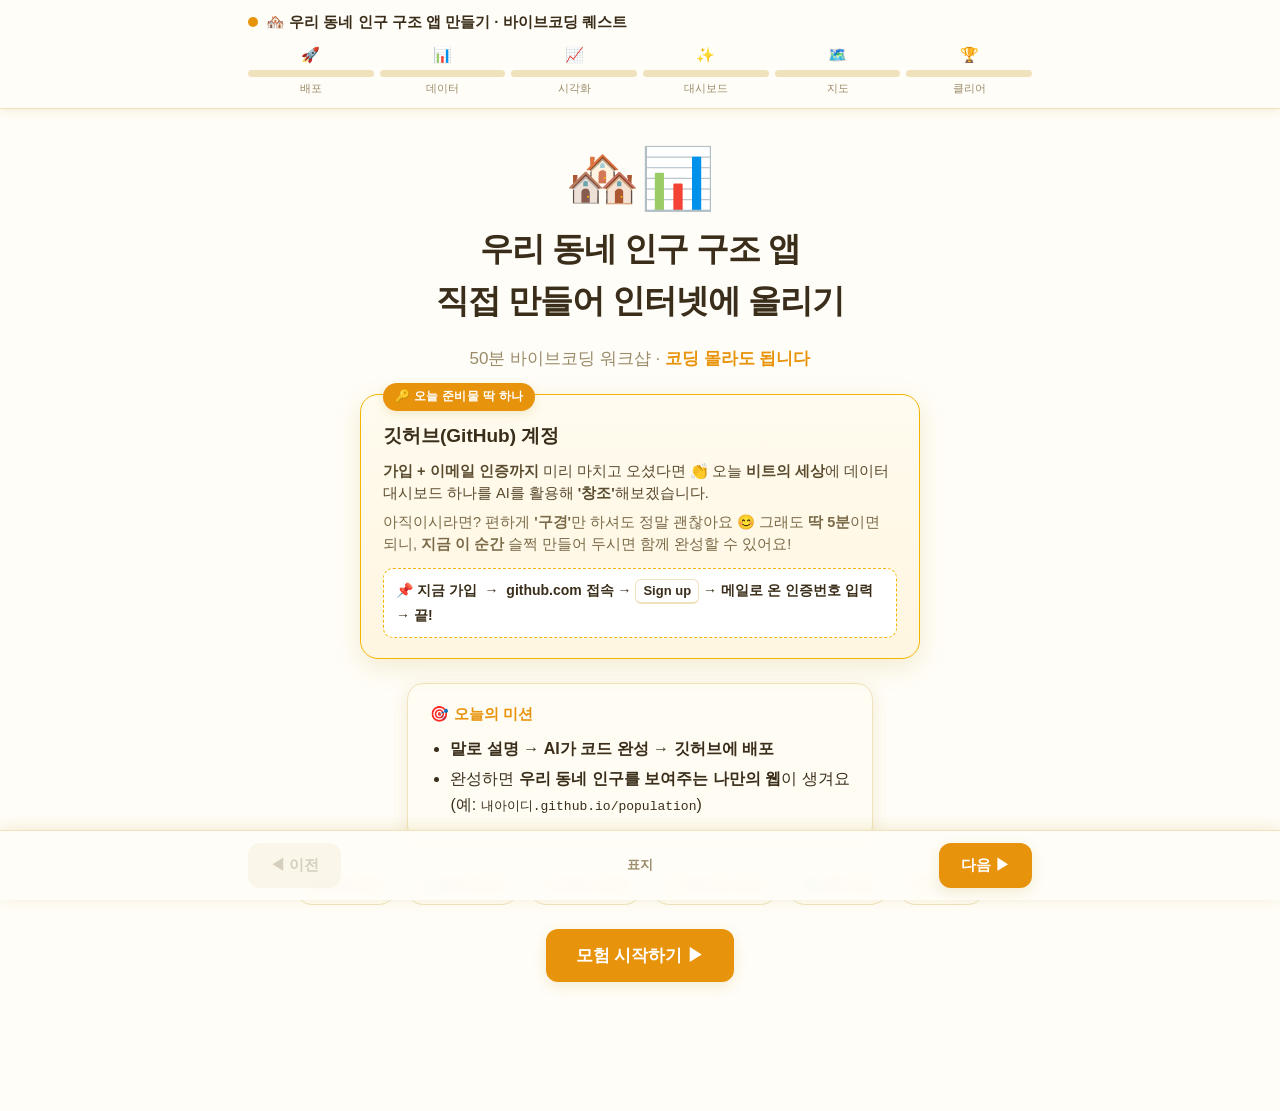
==== commit 2e799e11: "LEVEL 5 지도 단계 추가: 교재 6단계 개편, 데모를 지도 대시보드로 업그레이드 Co-Authored-By: Claude Fable 5 <noreply@anthropic.co" ====
--- a/index.html
+++ b/index.html
@@ -146,7 +146,8 @@
       <div class="step" data-go="2"><span class="em">📊</span><span class="pill"></span><span class="lbl">데이터</span></div>
       <div class="step" data-go="3"><span class="em">📈</span><span class="pill"></span><span class="lbl">시각화</span></div>
       <div class="step" data-go="4"><span class="em">✨</span><span class="pill"></span><span class="lbl">대시보드</span></div>
-      <div class="step" data-go="5"><span class="em">🏆</span><span class="pill"></span><span class="lbl">클리어</span></div>
+      <div class="step" data-go="5"><span class="em">🗺️</span><span class="pill"></span><span class="lbl">지도</span></div>
+      <div class="step" data-go="6"><span class="em">🏆</span><span class="pill"></span><span class="lbl">클리어</span></div>
     </div>
   </div>
 </header>
@@ -180,6 +181,7 @@
     <span class="r">📊 LV2 <em>데이터</em></span>
     <span class="r">📈 LV3 <em>시각화</em></span>
     <span class="r">✨ LV4 <em>대시보드</em></span>
+    <span class="r">🗺️ LV5 <em>지도</em></span>
     <span class="r">🏆 클리어</span>
   </div>
 
@@ -675,11 +677,388 @@
     총인구·고령화율·유소년 <b>지표 카드</b> + 예쁜 피라미드 + <b>테마 전환</b>까지 갖춘 대시보드가 완성됩니다. <b>다 됐으면 손 들어 알려주세요 🙋</b></div>
 </section>
 
+<!-- ═══ LEVEL 5 : 지도 ═══ -->
+<section class="page" id="p5">
+  <span class="lvtag">🗺️ LEVEL 5 · 지도</span><span class="mins">⏱ 약 10분</span>
+  <h1 class="title">전국 지도에 데이터를 색으로 입힌다</h1>
+  <p class="lead">지금까지는 <b>한 동네씩</b> 찾아봤죠. 이제 전국 시군구를 <b>색으로 칠한 지도</b>로 한 번에 봅니다. 마우스를 올리면 그 동네의 정보 카드가 따라오고, 클릭하면 아래 대시보드가 그 동네로 바뀌어요. 인사이트를 <b>'발견'</b>할 차례입니다.</p>
+  <div class="power"><small>이 레벨에서 얻는 능력</small>🗺️ 전국 데이터를 <b>지도로 읽고</b> 스스로 질문 던지기</div>
+
+  <div class="tabs" data-tabs>
+    <button class="tab active" data-t="code">📋 완성 코드로 · 다 함께</button>
+    <button class="tab" data-t="ai">🤖 AI로 직접 · 도전</button>
+  </div>
+
+  <div class="pane" data-p="ai" hidden>
+    <ol class="steps">
+      <li>같은 AI 창에 아래 프롬프트를 이어서 보내기 → 코드 교체 → <span class="path">Commit</span> → 새로고침 👇 <span class="hl">지도 데이터 주소가 이미 들어 있어요!</span></li>
+    </ol>
+    <div class="cbox">
+      <div class="cbox-head"><span class="cbox-label">🤖 AI 프롬프트 (전국 지도)</span><button class="copy">복사</button></div>
+      <textarea class="prompt" readonly style="height:340px">방금 만든 대시보드 제목 아래에 "🗺️ 전국에서 우리 동네는?" 지도 카드를 추가해줘. 기존 기능(지역 검색 + 지표 카드 + 인구 피라미드 + 테마 전환)은 그대로 유지하고, 전체 index.html 코드를 다시 통째로 줘.
+
+■ 지도 데이터 (JSON)
+https://raw.githubusercontent.com/greatsong/modudata/main/data/sigungu_pop.json
+- sigungu 목록에 전국 시군구가 하나씩 들어 있어. n은 지역 이름(인구 데이터의 지역 이름과 완전히 일치하니 그대로 연결하면 돼), c는 행정코드, p는 경위도 폴리곤 목록이야.
+- 같은 이름의 폴리곤이 여러 개 있을 수 있어(예: 충청북도 청주시). 이름이 같으면 같은 지역으로 취급해서 같은 색으로 칠하고, 같은 동작을 하게 해줘.
+
+■ 지도 그리기
+- 외부 지도 라이브러리 없이 SVG로 직접 그려줘. 경위도 좌표를 화면 좌표로 옮겨 시군구마다 폴리곤을 채우면 돼. 실제 우리나라 지도와 비슷한 가로세로 비율로 보이게 해줘.
+- 지표값이 높을수록 색이 진하게(밝은 크림 → 진한 주황), 지도 한쪽에 최소~최대 그라데이션 범례를 달아줘.
+
+■ 마우스를 올리면 정보 카드 (이번 업그레이드의 핵심!)
+- 시군구에 마우스를 올리면 그 동네가 살짝 밝아지고 테두리가 또렷해지면서, 마우스를 따라다니는 작고 깔끔한 정보 카드가 보이게 해줘.
+- 카드 내용: 지역 이름(굵게) / 총인구 / 지금 보고 있는 지표값(%) / 전국 순위("전국 251개 중 3위" 같은 식).
+- 카드는 둥근 모서리와 부드러운 그림자로 대시보드 분위기에 맞게, 화면 밖으로 삐져나가지 않게 해줘. 휴대폰에서는 손가락으로 탭하면 보이게.
+- 지도를 클릭하면 아래 대시보드가 그 지역으로 바뀌고, 대시보드 쪽으로 부드럽게 스크롤되게 해줘.
+
+■ 지표 고르기
+- 지도 위에 지표 선택 상자를 달아줘: 고령화율(65세 이상) / 유소년 비율(0~14세) / 청소년 비율(13~18세) / 만 14세 비율 / 영유아 비율(0~6세) / 0세 비율(갓 태어난 아기). 모두 그 연령 인구를 총인구로 나눈 비율이야. (출생률은 이 데이터에 없으니, 0세 비율이 그걸 엿보는 창이야.)
+- "직접 정하기"를 고르면 시작 나이와 끝 나이를 입력해서 원하는 구간의 비율 지도를 볼 수 있게 해줘.
+- 지도 아래에 현재 지표의 상위 5 · 하위 5 지역 목록을 보여주고, 지표를 바꾸면 지도 색·범례·순위 목록이 모두 함께 바뀌게 해줘. 목록의 지역을 클릭해도 지도를 클릭한 것과 똑같이 동작하게.</textarea>
+    </div>
+  </div>
+
+  <div class="pane" data-p="code">
+    <div class="cbox">
+      <div class="cbox-head"><span class="cbox-label">📄 완성 코드 · 전국 지도 대시보드</span><button class="copy">복사</button></div>
+      <textarea class="code" readonly>&lt;!DOCTYPE html&gt;
+&lt;html lang="ko"&gt;
+&lt;head&gt;
+&lt;meta charset="UTF-8"&gt;
+&lt;meta name="viewport" content="width=device-width, initial-scale=1.0"&gt;
+&lt;title&gt;우리 동네 인구 구조 🏘️&lt;/title&gt;
+&lt;script src="https://cdn.plot.ly/plotly-2.35.2.min.js" charset="utf-8"&gt;&lt;/script&gt;
+&lt;style&gt;
+  :root{
+    --bg:#FFFDF7; --card:#FFF6E0; --border:#F0E2BC;
+    --accent:#E8930C; --gold:#F4B400; --text:#3A2E1A; --muted:#9A8B6A; --shadow:rgba(180,140,20,.18);
+  }
+  body[data-theme="mint"]{--bg:#F4FFFB;--card:#E7FBF3;--border:#C7F0E0;--accent:#0EA371;--gold:#34D399;--text:#0F3D2E;--muted:#6FA992;--shadow:rgba(16,185,129,.18);}
+  body[data-theme="berry"]{--bg:#FFF7FA;--card:#FFE9F1;--border:#FBD5E5;--accent:#E23C86;--gold:#F9A8D4;--text:#4A1D33;--muted:#B98098;--shadow:rgba(236,72,153,.18);}
+  *{box-sizing:border-box;}
+  body{margin:0;background:var(--bg);color:var(--text);transition:background .3s;
+    font-family:-apple-system,BlinkMacSystemFont,"Apple SD Gothic Neo","Malgun Gothic",sans-serif;}
+  .wrap{max-width:600px;margin:0 auto;padding:24px 18px 48px;}
+  .themes{display:flex;gap:6px;justify-content:flex-end;margin-bottom:8px;}
+  .themes button{border:1px solid var(--border);background:#fff;color:var(--text);border-radius:99px;
+    padding:5px 12px;font-size:13px;font-weight:700;cursor:pointer;font-family:inherit;}
+  .themes button.on{background:var(--accent);color:#fff;border-color:var(--accent);}
+  h1{font-size:1.6rem;font-weight:800;letter-spacing:-.02em;margin:.1rem 0;}
+  h1 .a{color:var(--accent);}
+  .under{width:60px;height:4px;border-radius:99px;margin:.4rem 0 .6rem;
+    background:linear-gradient(90deg,var(--gold),var(--accent));}
+  input#q{width:100%;font-size:1rem;padding:.6rem .7rem;border:1px solid var(--border);
+    border-radius:.7rem;background:#fff;color:var(--text);margin-bottom:14px;}
+  .cards{display:grid;grid-template-columns:repeat(4,1fr);gap:10px;margin-bottom:14px;}
+  .card{background:var(--card);border:1px solid var(--border);border-radius:14px;padding:12px;
+    box-shadow:0 1px 4px var(--shadow);}
+  .card .k{font-size:.74rem;color:var(--muted);font-weight:700;}
+  .card .v{font-size:1.15rem;font-weight:800;color:var(--accent);margin-top:2px;}
+  #py{width:100%;}
+  .foot{color:var(--muted);font-size:.8rem;margin-top:14px;}
+  /* ── 지도 카드 ── */
+  .mapcard{background:var(--card);border:1px solid var(--border);border-radius:14px;padding:14px;
+    box-shadow:0 1px 4px var(--shadow);margin-bottom:14px;}
+  .mapcard .mt{font-weight:800;margin-bottom:8px;}
+  .mctl{display:flex;gap:8px;align-items:center;flex-wrap:wrap;margin-bottom:8px;font-size:.85rem;font-weight:700;}
+  .mctl select,.mctl input{border:1px solid var(--border);border-radius:.6rem;padding:.35rem .5rem;
+    font-family:inherit;font-size:.88rem;background:#fff;color:var(--text);}
+  .mctl input{width:62px;}
+  .mapbox{position:relative;}
+  #map{width:100%;height:auto;display:block;}   /* 반응형: 가로 100% */
+  #map path{stroke:#fff;stroke-width:.4;cursor:pointer;}
+  #map path.hl{stroke:var(--accent);stroke-width:1.1;filter:brightness(1.12);}
+  .lgd{position:absolute;left:4px;bottom:4px;display:flex;align-items:center;gap:6px;
+    font-size:.72rem;font-weight:700;color:var(--muted);background:rgba(255,255,255,.82);border-radius:8px;padding:3px 8px;}
+  .lgd .bar{width:90px;height:8px;border-radius:99px;background:linear-gradient(90deg,#FFF3D6,#D9480F);}
+  #tip{position:absolute;pointer-events:none;background:rgba(255,255,255,.97);border:1px solid var(--border);
+    border-radius:10px;padding:7px 10px;font-size:.78rem;line-height:1.45;box-shadow:0 3px 12px var(--shadow);
+    white-space:nowrap;z-index:5;color:#3A2E1A;}
+  #tip b{font-size:.84rem;}
+  .rank{font-size:.8rem;margin-top:8px;}
+  .rank button{border:1px solid var(--border);background:#fff;color:var(--text);border-radius:99px;
+    padding:2px 8px;font-size:.74rem;font-weight:700;cursor:pointer;font-family:inherit;margin:0 3px 4px 0;}
+  .rank button:hover{background:var(--accent);color:#fff;border-color:var(--accent);}
+  @media(max-width:560px){.cards{grid-template-columns:repeat(2,1fr);}}
+&lt;/style&gt;
+&lt;/head&gt;
+&lt;body&gt;
+  &lt;div class="wrap"&gt;
+    &lt;div class="themes" id="themes"&gt;
+      &lt;button data-th="" class="on"&gt;🍞 크림&lt;/button&gt;
+      &lt;button data-th="mint"&gt;🌿 민트&lt;/button&gt;
+      &lt;button data-th="berry"&gt;🍓 베리&lt;/button&gt;
+    &lt;/div&gt;
+    &lt;h1&gt;🏘️ 우리 동네 &lt;span class="a"&gt;인구 구조&lt;/span&gt;&lt;/h1&gt;
+    &lt;div class="under"&gt;&lt;/div&gt;
+
+    &lt;!-- 지도: 전국을 색으로 보고, 클릭하면 아래 대시보드가 그 지역으로 바뀜 --&gt;
+    &lt;div class="mapcard"&gt;
+      &lt;div class="mt"&gt;🗺️ 전국에서 우리 동네는?&lt;/div&gt;
+      &lt;div class="mctl"&gt;
+        &lt;select id="metric"&gt;
+          &lt;option value="65,100" selected&gt;고령화율 (65세 이상)&lt;/option&gt;
+          &lt;option value="0,14"&gt;유소년 비율 (0~14세)&lt;/option&gt;
+          &lt;option value="13,18"&gt;청소년 비율 (13~18세)&lt;/option&gt;
+          &lt;option value="14,14"&gt;만 14세 비율&lt;/option&gt;
+          &lt;option value="0,6"&gt;영유아 비율 (0~6세)&lt;/option&gt;
+          &lt;option value="0,0"&gt;0세 비율 (갓 태어난 아기)&lt;/option&gt;
+          &lt;option value="custom"&gt;✏️ 직접 입력&lt;/option&gt;
+        &lt;/select&gt;
+        &lt;span id="customAge" hidden&gt;만 &lt;input id="ageLo" type="number" value="0" min="0" max="100"&gt;세 ~
+          &lt;input id="ageHi" type="number" value="100" min="0" max="100"&gt;세&lt;/span&gt;
+      &lt;/div&gt;
+      &lt;div class="mapbox" id="mapbox"&gt;
+        &lt;svg id="map"&gt;&lt;/svg&gt;
+        &lt;div class="lgd"&gt;&lt;span id="lgMin"&gt;&lt;/span&gt;&lt;span class="bar"&gt;&lt;/span&gt;&lt;span id="lgMax"&gt;&lt;/span&gt;&lt;/div&gt;
+        &lt;div id="tip" hidden&gt;&lt;/div&gt;
+      &lt;/div&gt;
+      &lt;div class="rank" id="rankTop"&gt;&lt;/div&gt;
+      &lt;div class="rank" id="rankLow"&gt;&lt;/div&gt;
+    &lt;/div&gt;
+
+    &lt;input id="q" list="regions" placeholder="동네 이름 입력 (예: 서울특별시 종로구)"&gt;
+    &lt;datalist id="regions"&gt;&lt;/datalist&gt;
+    &lt;div class="cards" id="cards"&gt;&lt;/div&gt;
+    &lt;div id="py"&gt;&lt;/div&gt;
+    &lt;p class="foot"&gt;데이터: 행정안전부 주민등록 인구(매월 자동 갱신)&lt;/p&gt;
+  &lt;/div&gt;
+
+&lt;script&gt;
+const 기본지역 = "서울특별시 종로구"; // ← 보고 싶은 지역으로 바꿔도 돼요
+const DATA_URL = "https://raw.githubusercontent.com/greatsong/modudata/main/data/population_latest.csv";
+const MAP_URL = "https://raw.githubusercontent.com/greatsong/modudata/main/data/sigungu_pop.json";
+
+let HEADER = [], INDEX = {};
+const num = s =&gt; parseInt(String(s).replace(/[^0-9-]/g,''),10) || 0;   // 따옴표·천단위 쉼표 제거
+// 따옴표로 감싼 CSV 한 줄 파싱 (값 안에 쉼표가 있어 단순 split 불가)
+function parseCSV(line){const o=[];let c='',q=false;for(let i=0;i&lt;line.length;i++){const ch=line[i];if(ch==='"'){if(q&amp;&amp;line[i+1]==='"'){c+='"';i++;}else q=!q;}else if(ch===','&amp;&amp;!q){o.push(c);c='';}else c+=ch;}o.push(c);return o;}
+const cleanName = s =&gt; s.replace(/\s*\(\d+\)\s*$/,'').replace(/\s+/g,' ').trim();  // "서울…종로구 (1111…)" → "서울…종로구"
+
+function ageBySex(cells){
+  const m = new Array(101).fill(0), f = new Array(101).fill(0);
+  for(let i=1;i&lt;HEADER.length;i++){
+    const mm = HEADER[i].match(/_(\d+)세/); if(!mm) continue;   // 총인구수·연령구간 열은 건너뜀
+    const a = Math.min(100, +mm[1]);
+    if(HEADER[i].includes('_남_')) m[a]+=num(cells[i]);
+    else if(HEADER[i].includes('_여_')) f[a]+=num(cells[i]);    // _계_ 열은 무시(남+여만)
+  }
+  return { m, f };
+}
+const rsum = (a,lo,hi)=&gt;{ let s=0; for(let i=lo;i&lt;=hi;i++) s+=a[i]; return s; };
+
+function drawPyramid(m, f){
+  const ages=Array.from({length:101},(_,i)=&gt;i);   // 0~100세(100+) 1세 단위
+  const mx=Math.max(...m,...f,1);
+  const step=Math.max(500, Math.ceil(mx/4/500)*500), lim=Math.ceil(mx/step)*step;
+  const tv=[]; for(let v=-lim; v&lt;=lim; v+=step) tv.push(v);
+  Plotly.react('py',[
+    {y:ages,x:m.map(v=&gt;-v),name:'남자',type:'bar',orientation:'h',marker:{color:'#4C8DF6'},
+     customdata:m,hovertemplate:'%{y}세 · 남 %{customdata:,}명&lt;extra&gt;&lt;/extra&gt;'},
+    {y:ages,x:f,name:'여자',type:'bar',orientation:'h',marker:{color:'#F4789B'},
+     hovertemplate:'%{y}세 · 여 %{x:,}명&lt;extra&gt;&lt;/extra&gt;'}
+  ],{
+    barmode:'relative', bargap:0.15, height:560, margin:{l:46,r:14,t:6,b:28},
+    paper_bgcolor:'rgba(0,0,0,0)', plot_bgcolor:'rgba(0,0,0,0)',
+    font:{family:'-apple-system,"Malgun Gothic",sans-serif',size:12,color:'#333'},
+    legend:{orientation:'h',x:0.5,xanchor:'center',y:1.03},
+    xaxis:{tickvals:tv,ticktext:tv.map(v=&gt;Math.abs(v).toLocaleString()),zeroline:true,zerolinecolor:'#ccc',gridcolor:'rgba(0,0,0,.06)',fixedrange:true},
+    yaxis:{dtick:10,ticksuffix:'세',range:[-0.6,100.6],fixedrange:true}
+  },{displayModeBar:false,responsive:true});
+}
+
+function show(name){
+  const cells = INDEX[name]; if(!cells) return;
+  const {m,f} = ageBySex(cells);
+  const mT = rsum(m,0,100), fT = rsum(f,0,100), total = mT+fT;
+  const old = rsum(m,65,100)+rsum(f,65,100), young = rsum(m,0,14)+rsum(f,0,14);
+  const pct = n =&gt; total ? (n/total*100).toFixed(1)+'%' : '-';
+  document.getElementById('cards').innerHTML = `
+    &lt;div class="card"&gt;&lt;div class="k"&gt;총인구&lt;/div&gt;&lt;div class="v"&gt;${total.toLocaleString()}&lt;/div&gt;&lt;/div&gt;
+    &lt;div class="card"&gt;&lt;div class="k"&gt;남 / 여&lt;/div&gt;&lt;div class="v" style="font-size:.92rem"&gt;${mT.toLocaleString()}&lt;br&gt;${fT.toLocaleString()}&lt;/div&gt;&lt;/div&gt;
+    &lt;div class="card"&gt;&lt;div class="k"&gt;고령화율 65+&lt;/div&gt;&lt;div class="v"&gt;${pct(old)}&lt;/div&gt;&lt;/div&gt;
+    &lt;div class="card"&gt;&lt;div class="k"&gt;유소년 0-14&lt;/div&gt;&lt;div class="v"&gt;${pct(young)}&lt;/div&gt;&lt;/div&gt;`;
+  drawPyramid(m, f);
+}
+
+/* ───────── 지도 ───────── */
+const AGE = {}, VALS = {}, RANK = {};   // 나이 배열 캐시 · 현재 지표값 · 전국 순위
+let MAPREG = [], NREG = 0;              // [{n:지역명, el:path}]
+
+function ageOf(name){        // 나이별 인구(남+여 합) — 지역당 1번만 계산해 저장
+  if(AGE[name]) return AGE[name];
+  const cells = INDEX[name]; if(!cells) return null;
+  const {m,f} = ageBySex(cells);
+  const arr = m.map((v,i)=&gt;v+f[i]);
+  return AGE[name] = { arr, total: rsum(arr,0,100) };
+}
+function metricRange(){      // 선택된 지표의 나이 구간 [시작, 끝]
+  const sel = document.getElementById('metric').value;
+  if(sel !== 'custom') return sel.split(',').map(Number);
+  const cl = v =&gt; Math.min(100, Math.max(0, parseInt(v,10)||0));
+  let lo = cl(document.getElementById('ageLo').value), hi = cl(document.getElementById('ageHi').value);
+  return lo&lt;=hi ? [lo,hi] : [hi,lo];
+}
+const fmt = v =&gt; v.toFixed(v&lt;10?2:1)+'%';
+const 시도약칭 = {'강원특별자치도':'강원','경기도':'경기','경상남도':'경남','경상북도':'경북','광주광역시':'광주','대구광역시':'대구','대전광역시':'대전','부산광역시':'부산','서울특별시':'서울','세종특별자치시':'세종','울산광역시':'울산','인천광역시':'인천','전라남도':'전남','전북특별자치도':'전북','제주특별자치도':'제주','충청남도':'충남','충청북도':'충북'};
+const 짧은이름 = n =&gt; { const [a,...r]=n.split(' '); const s=시도약칭[a]||a.slice(0,2); return r.length ? s+' '+r.join(' ') : s; };
+
+function buildMap(list){
+  // 투영: x=경도×cos(36°) (위도 보정), y=－위도. ×100은 보기 좋은 숫자 크기로
+  const kx = Math.cos(36*Math.PI/180)*100, ky = 100;
+  const px = lon =&gt; lon*kx, py = lat =&gt; -lat*ky;
+  let x0=1e9, y0=1e9, x1=-1e9, y1=-1e9;
+  list.forEach(g=&gt;g.p.forEach(poly=&gt;poly.forEach(ring=&gt;ring.forEach(pt=&gt;{
+    const x=px(pt[0]), y=py(pt[1]);
+    if(x&lt;x0)x0=x; if(x&gt;x1)x1=x; if(y&lt;y0)y0=y; if(y&gt;y1)y1=y;
+  }))));
+  const svg = document.getElementById('map');
+  svg.setAttribute('viewBox', `${(x0-2).toFixed(1)} ${(y0-2).toFixed(1)} ${(x1-x0+4).toFixed(1)} ${(y1-y0+4).toFixed(1)}`);
+  const dByName = new Map();   // 같은 이름(청주시 3조각)은 path 하나로 합침
+  list.forEach(g=&gt;{
+    let d='';
+    g.p.forEach(poly=&gt;poly.forEach(ring=&gt;{
+      d += 'M'+ring.map(pt=&gt;px(pt[0]).toFixed(1)+' '+py(pt[1]).toFixed(1)).join('L')+'Z';
+    }));
+    dByName.set(g.n, (dByName.get(g.n)||'')+d);
+  });
+  dByName.forEach((d,n)=&gt;{
+    const el = document.createElementNS('http://www.w3.org/2000/svg','path');
+    el.setAttribute('d', d);
+    el.addEventListener('pointerenter', ()=&gt;{ el.classList.add('hl'); svg.appendChild(el); });  // 하이라이트(외곽선이 안 가리게 맨 위로)
+    el.addEventListener('pointermove', e=&gt;showTip(e,n));
+    el.addEventListener('pointerdown', e=&gt;showTip(e,n));   // 모바일 터치도 툴팁
+    el.addEventListener('pointerleave', ()=&gt;{ el.classList.remove('hl'); hideTip(); });
+    el.addEventListener('click', ()=&gt;pick(n));
+    svg.appendChild(el);
+    MAPREG.push({n, el});
+  });
+}
+function paint(){            // 지표에 맞게 색 칠하기 + 범례 + 랭킹
+  const [lo,hi] = metricRange();
+  const vs = [];
+  MAPREG.forEach(({n})=&gt;{
+    const a = ageOf(n);
+    const v = (a &amp;&amp; a.total) ? rsum(a.arr,lo,hi)/a.total*100 : null;
+    VALS[n] = v; if(v!=null) vs.push(v);
+  });
+  const vMin = Math.min(...vs), vMax = Math.max(...vs);
+  const t2c = t =&gt; `rgb(${Math.round(255+(217-255)*t)},${Math.round(243+(72-243)*t)},${Math.round(214+(15-214)*t)})`;  // 크림→주황
+  MAPREG.forEach(({n,el})=&gt;{
+    const v = VALS[n];
+    el.setAttribute('fill', v==null ? '#eee' : t2c((v-vMin)/(vMax-vMin||1)));
+  });
+  document.getElementById('lgMin').textContent = fmt(vMin);
+  document.getElementById('lgMax').textContent = fmt(vMax);
+  const sorted = MAPREG.filter(({n})=&gt;VALS[n]!=null).map(({n})=&gt;n).sort((a,b)=&gt;VALS[b]-VALS[a]);
+  NREG = sorted.length; sorted.forEach((n,i)=&gt;RANK[n]=i+1);   // 전국 순위(내림차순)
+  const btns = ns =&gt; ns.map(n=&gt;`&lt;button data-n="${n}"&gt;${짧은이름(n)} ${fmt(VALS[n])}&lt;/button&gt;`).join('');
+  document.getElementById('rankTop').innerHTML = '🏆 상위 5 · '+btns(sorted.slice(0,5));
+  document.getElementById('rankLow').innerHTML = '🐢 하위 5 · '+btns(sorted.slice(-5).reverse());
+}
+const tip = document.getElementById('tip');
+function showTip(e,n){
+  const v = VALS[n], a = ageOf(n);
+  tip.innerHTML = `&lt;b&gt;${n}&lt;/b&gt;&lt;br&gt;총인구 ${a?a.total.toLocaleString():'-'}명&lt;br&gt;`+
+    (v==null?'-':`${fmt(v)} · 전국 ${NREG}곳 중 &lt;b&gt;${RANK[n]}위&lt;/b&gt;`);
+  tip.hidden = false;
+  const r = document.getElementById('mapbox').getBoundingClientRect();   // 화면 밖으로 안 나가게
+  tip.style.left = Math.max(0, Math.min(e.clientX-r.left+14, r.width-tip.offsetWidth-2))+'px';
+  tip.style.top  = Math.max(0, e.clientY-r.top-tip.offsetHeight-10)+'px';
+}
+function hideTip(){ tip.hidden = true; }
+function pick(n){            // 지도·랭킹 클릭 → 아래 대시보드를 그 지역으로
+  if(!INDEX[n]) return;
+  const q = document.getElementById('q');
+  q.value = n; show(n);
+  q.scrollIntoView({behavior:'smooth', block:'start'});
+}
+document.getElementById('metric').addEventListener('change', ()=&gt;{
+  document.getElementById('customAge').hidden = document.getElementById('metric').value!=='custom';
+  paint();
+});
+['ageLo','ageHi'].forEach(id=&gt;document.getElementById(id).addEventListener('input', paint));
+['rankTop','rankLow'].forEach(id=&gt;document.getElementById(id).addEventListener('click', e=&gt;{
+  const b = e.target.closest('button'); if(b) pick(b.dataset.n);
+}));
+
+document.getElementById('themes').addEventListener('click', e=&gt;{
+  const b = e.target.closest('button'); if(!b) return;
+  document.body.dataset.theme = b.dataset.th; localStorage.setItem('pop_theme', b.dataset.th);
+  document.querySelectorAll('.themes button').forEach(x=&gt;x.classList.toggle('on', x===b));
+});
+const st = localStorage.getItem('pop_theme') || '';
+document.body.dataset.theme = st;
+document.querySelectorAll('.themes button').forEach(x=&gt;x.classList.toggle('on', x.dataset.th===st));
+
+(async ()=&gt;{
+  const [buf, mapData] = await Promise.all([
+    fetch(DATA_URL).then(r=&gt;r.arrayBuffer()),
+    fetch(MAP_URL).then(r=&gt;r.json()).catch(()=&gt;fetch("sigungu_pop.json").then(r=&gt;r.json()))   // 원격 실패 시 같은 폴더 파일로
+  ]);
+  const text = new TextDecoder('euc-kr').decode(buf);   // 행안부 원본은 cp949 인코딩
+  const lines = text.trim().split(/\r?\n/);
+  HEADER = parseCSV(lines[0]);
+  const dl = document.getElementById('regions');
+  lines.slice(1).forEach(line=&gt;{
+    const cells = parseCSV(line); const name = cleanName(cells[0]);
+    INDEX[name] = cells;
+    const o = document.createElement('option'); o.value = name; dl.appendChild(o);
+  });
+  const q = document.getElementById('q'); q.value = 기본지역;
+  q.addEventListener('input', ()=&gt;{ if(INDEX[q.value]) show(q.value); });
+  buildMap(mapData.sigungu);
+  paint();
+  show(기본지역);
+})().catch(e=&gt;document.getElementById('cards').textContent = '⚠️ ' + e.message);
+&lt;/script&gt;
+&lt;/body&gt;
+&lt;/html&gt;</textarea>
+    </div>
+  </div>
+
+  <div class="box check"><b>✅ 이렇게 되면 성공!</b>
+    전국 시군구가 <b>색으로 칠해진 지도</b>가 뜨고, 마우스를 올리면 <b>동네 이름·총인구·지표값·전국 순위</b>가 담긴 카드가 따라다닙니다. 클릭하면 아래 대시보드가 그 지역으로! <b>다 됐으면 손 들어 알려주세요 🙋</b></div>
+
+  <div class="box dare"><b>⭐ 응용 — 지표를 바꿔가며 놀아보기</b>
+    지도가 뜨면 끝이 아니라 시작입니다. 아래 프롬프트를 <b>하나씩</b> 같은 AI 창에 보내 보세요.</div>
+
+  <div class="cbox">
+    <div class="cbox-head"><span class="cbox-label">🎯 응용 1 · 중학교 입학생 지도</span><button class="copy">복사</button></div>
+    <textarea class="prompt" readonly style="height:58px">지도의 지표를 만 14세 비율로 바꿔서, 어느 동네에 중학교 입학생이 많은지 보여줘.</textarea>
+  </div>
+  <div class="cbox">
+    <div class="cbox-head"><span class="cbox-label">🎯 응용 2 · 서울만 확대</span><button class="copy">복사</button></div>
+    <textarea class="prompt" readonly style="height:58px">서울특별시만 확대해서 보는 버튼을 추가해줘. 다시 전국으로 돌아오는 버튼도 함께.</textarea>
+  </div>
+  <div class="cbox">
+    <div class="cbox-head"><span class="cbox-label">🎯 응용 3 · 상위 10 막대 그래프</span><button class="copy">복사</button></div>
+    <textarea class="prompt" readonly style="height:58px">지금 보고 있는 지표의 상위 10개 지역을 지도 옆에 막대 그래프로 보여줘.</textarea>
+  </div>
+  <div class="cbox">
+    <div class="cbox-head"><span class="cbox-label">🎯 응용 4 · 우리 동네 찾기 (자유 아이디어)</span><button class="copy">복사</button></div>
+    <textarea class="prompt" readonly style="height:58px">검색창에서 고른 우리 동네가 지도 어디에 있는지 반짝이며 표시되게 해줘.</textarea>
+  </div>
+
+  <div class="box think"><b>🤔 발견 1 · 두 명 중 한 명이 65세 이상인 동네</b>
+    고령화율 지도에서 <b>가장 진한 동네</b>는 어디일까요? 그리고 진한 동네들은 전국 어디에 <b>몰려</b> 있나요? 상위 5 목록과 지도를 함께 보며 이유를 추측해 보세요.
+    <small style="display:block;margin-top:7px;color:var(--muted);font-size:12.5px;font-weight:600;">✔ 데이터로 확인 · 1위 경북 의성군 <b>50.11%</b> — 주민 두 명 중 한 명이 65세 이상입니다. 2위 대구 군위군 49.93%, 3위 경남 합천군 48.70%. 반대로 가장 낮은 곳은 수원 영통구(10.95%)·화성시(12.12%)·세종(12.76%)이에요.</small></div>
+
+  <div class="box think"><b>🤔 발견 2 · 갓 태어난 아기는 어디에 많을까</b>
+    지표를 <b>0세 비율</b>로 바꿔 보세요. 상위 동네들의 공통점은 뭘까요? 신도시? 새 아파트? 부모의 직장?
+    <small style="display:block;margin-top:7px;color:var(--muted);font-size:12.5px;font-weight:600;">✔ 데이터로 확인 · 1위는 뜻밖에도 <b>대구 중구(0.93%)</b>, 2위 화성시(0.88%), 공동 3위 부산 강서구·과천시(0.87%). 대도시 원도심 재개발 새 아파트와 신도시가 나란히 상위권 — 두 유형의 공통점과 차이를 이야기해 보세요.</small></div>
+
+  <div class="box think"><b>🤔 발견 3 · 뒤집으면 똑같은 지도?</b>
+    <b>고령화율</b> 지도와 <b>유소년 비율</b> 지도를 번갈아 보세요. 진한 곳과 옅은 곳이 거의 <b>거울처럼 뒤집혀</b> 보이지 않나요? 왜 그럴까요?
+    <small style="display:block;margin-top:7px;color:var(--muted);font-size:12.5px;font-weight:600;">✔ 데이터로 확인 · 고령화율 1·2위인 의성군(유소년 4.45%)·군위군(3.46%)은 유소년 비율에서 나란히 최하위권입니다. 유소년 1위는 부산 강서구(18.17%), 만 14세 비율 1위는 세종(1.49%) — 어른의 이동이 곧 아이의 지도를 그립니다.</small></div>
+</section>
+
 <!-- ═══ CLEAR ═══ -->
-<section class="page cover" id="p5">
+<section class="page cover" id="p6">
   <div class="emoji">🏆🎉</div>
   <h1 style="font-size:32px;margin:12px 0 4px;">미션 클리어!</h1>
-  <p class="sub">아이디어 → AI로 코드 → 깃허브 배포 → <b>진짜 인구 데이터 대시보드</b>까지 해냈습니다.</p>
+  <p class="sub">아이디어 → AI로 코드 → 깃허브 배포 → 대시보드 → <b>전국 지도</b>까지 해냈습니다.</p>
 
   <div class="mission">
     <h3>🔎 이제 데이터가 말을 겁니다</h3>
@@ -695,7 +1074,8 @@
     <ul>
       <li>① 깃허브의 <b>공공데이터(CSV)</b> 불러와 파싱하기</li>
       <li>② 데이터를 <b>그래프(인구 피라미드)</b>로 시각화하기</li>
-      <li>③ <b>깃허브 페이지</b>로 세상에 배포하기</li>
+      <li>③ 전국 데이터를 <b>지도에 색으로</b> 입혀 비교하기</li>
+      <li>④ <b>깃허브 페이지</b>로 세상에 배포하기</li>
     </ul>
   </div>
 
@@ -733,11 +1113,11 @@
 <div id="toast"><div class="card" id="toastSub"></div></div>
 
 <script>
-  const ACCENTS = ['#E8930C','#E8930C','#3E7BE0','#16A34A','#E23C86','#EAB308'];
-  const SOFT    = ['#FFF3DE','#FFF0D6','#EAF2FF','#E7F6ED','#FDE7F1','#FEF6DA'];
-  const LABELS  = ['표지','LEVEL 1 · 배포','LEVEL 2 · 데이터','LEVEL 3 · 시각화','LEVEL 4 · 대시보드','🏆 클리어'];
-  const UP_SUB  = ['','🚀 LEVEL 1 · 인터넷에 올리기','📊 LEVEL 2 · 데이터 불러오기','📈 LEVEL 3 · 그래프 그리기','✨ LEVEL 4 · 대시보드 꾸미기','🏆 미션 클리어!'];
-  const N = 6;
+  const ACCENTS = ['#E8930C','#E8930C','#3E7BE0','#16A34A','#E23C86','#D9480F','#EAB308'];
+  const SOFT    = ['#FFF3DE','#FFF0D6','#EAF2FF','#E7F6ED','#FDE7F1','#FDEBDD','#FEF6DA'];
+  const LABELS  = ['표지','LEVEL 1 · 배포','LEVEL 2 · 데이터','LEVEL 3 · 시각화','LEVEL 4 · 대시보드','LEVEL 5 · 지도','🏆 클리어'];
+  const UP_SUB  = ['','🚀 LEVEL 1 · 인터넷에 올리기','📊 LEVEL 2 · 데이터 불러오기','📈 LEVEL 3 · 그래프 그리기','✨ LEVEL 4 · 대시보드 꾸미기','🗺️ LEVEL 5 · 전국 지도로 보기','🏆 미션 클리어!'];
+  const N = 7;
   let cur = 0, maxReached = 0;
 
   function go(i){
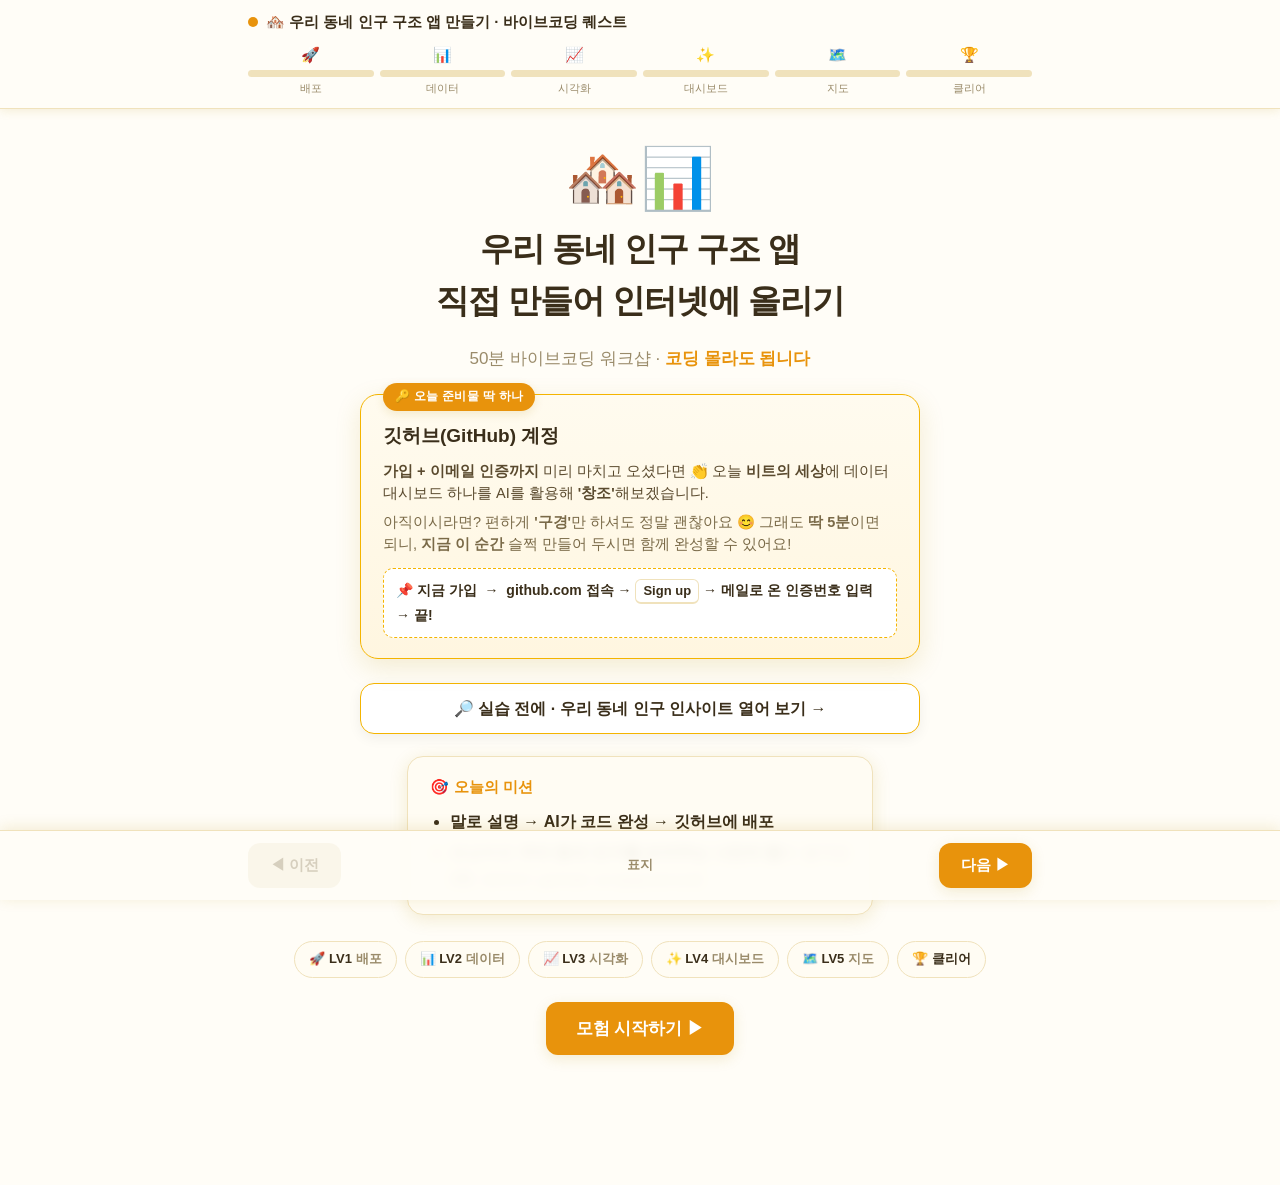
==== commit 52858f68: "첫 화면에 '우리 동네 인구 인사이트' 링크 추가 (실습 전 인사이트 활동용) Co-Authored-By: Claude Opus 5.5 <noreply@anthropic.com>" ====
--- a/index.html
+++ b/index.html
@@ -107,6 +107,9 @@
   .prereq .pr-soft{color:#7A6A48;}
   .prereq .pr-how{margin-top:12px; background:#fff; border:1px dashed var(--gold); border-radius:10px;
     padding:10px 12px; font-size:14px; font-weight:700; color:var(--ink);}
+  .insight-link{display:block; max-width:560px; margin:0 auto 22px; padding:12px 16px; border-radius:14px; background:#fff;
+    border:1.5px solid var(--gold); color:inherit; text-decoration:none; font-weight:700; text-align:center; box-shadow:0 4px 14px rgba(0,0,0,.06);}
+  .insight-link:hover{transform:translateY(-1px);}
   .mission{display:inline-block; text-align:left; background:var(--card2); border:1px solid var(--line);
     border-radius:16px; padding:18px 22px; box-shadow:0 4px 18px var(--shadow); margin-bottom:20px;}
   .mission h3{margin:0 0 10px; font-size:15px; color:var(--accent);}
@@ -167,6 +170,8 @@
     <p class="pr-soft">아직이시라면? 편하게 <b>'구경'</b>만 하셔도 정말 괜찮아요 😊 그래도 <b>딱 5분</b>이면 되니, <b>지금 이 순간</b> 슬쩍 만들어 두시면 함께 완성할 수 있어요!</p>
     <div class="pr-how">📌 지금 가입 &nbsp;→&nbsp; <b>github.com</b> 접속 → <span class="kbd">Sign up</span> → 메일로 온 인증번호 입력 → 끝!</div>
   </div>
+
+  <a class="insight-link" href="https://greatsong.github.io/map/insight.html" target="_blank" rel="noopener">🔎 실습 전에 · <b>우리 동네 인구 인사이트</b> 열어 보기 →</a>
 
   <div class="mission">
     <h3>🎯 오늘의 미션</h3>
@@ -1093,6 +1098,15 @@
     <p style="margin:8px 0 0;color:var(--muted);font-size:14px;">완성한 <b>대시보드 주소를 동료·학생과 공유</b>하고, AI에게 <b>"내 고향을 기본값으로"</b>·<b>"두 지역 나란히 비교"</b> 한마디씩 더 시켜 계속 바꿔보세요 🎉</p>
   </div>
 
+  <div class="mission" style="border:1.5px solid var(--accent);background:linear-gradient(180deg,#FFF3DC,var(--card2));text-align:center;">
+    <h3>🖼️ 보너스 퀘스트 · 작품 갤러리에 전시하기</h3>
+    <p style="margin:6px 0 12px;color:var(--muted);font-size:14px;">
+      오늘 배포한 앱, 혼자 보기 아깝잖아요.<br>
+      <b>닉네임 + 앱 주소 + 한 줄 소개</b>만 남기면 모두의 갤러리에 걸립니다.<br>
+      다른 선생님 작품 구경하고 <b>🩷 좋아요</b>와 한 줄 피드백도 남겨보세요!
+    </p>
+    <a class="btn next big" href="gallery/" style="display:inline-block;text-decoration:none;">🖼️ 작품 갤러리 열기 →</a>
+  </div>
 
   <div style="display:flex;gap:10px;justify-content:center;flex-wrap:wrap;margin-top:6px;">
     <a class="btn next big" href="https://greatsong.github.io/workshop/#expand" style="display:inline-block;text-decoration:none;">🏠 워크샵 메인으로 돌아가기 →</a>
